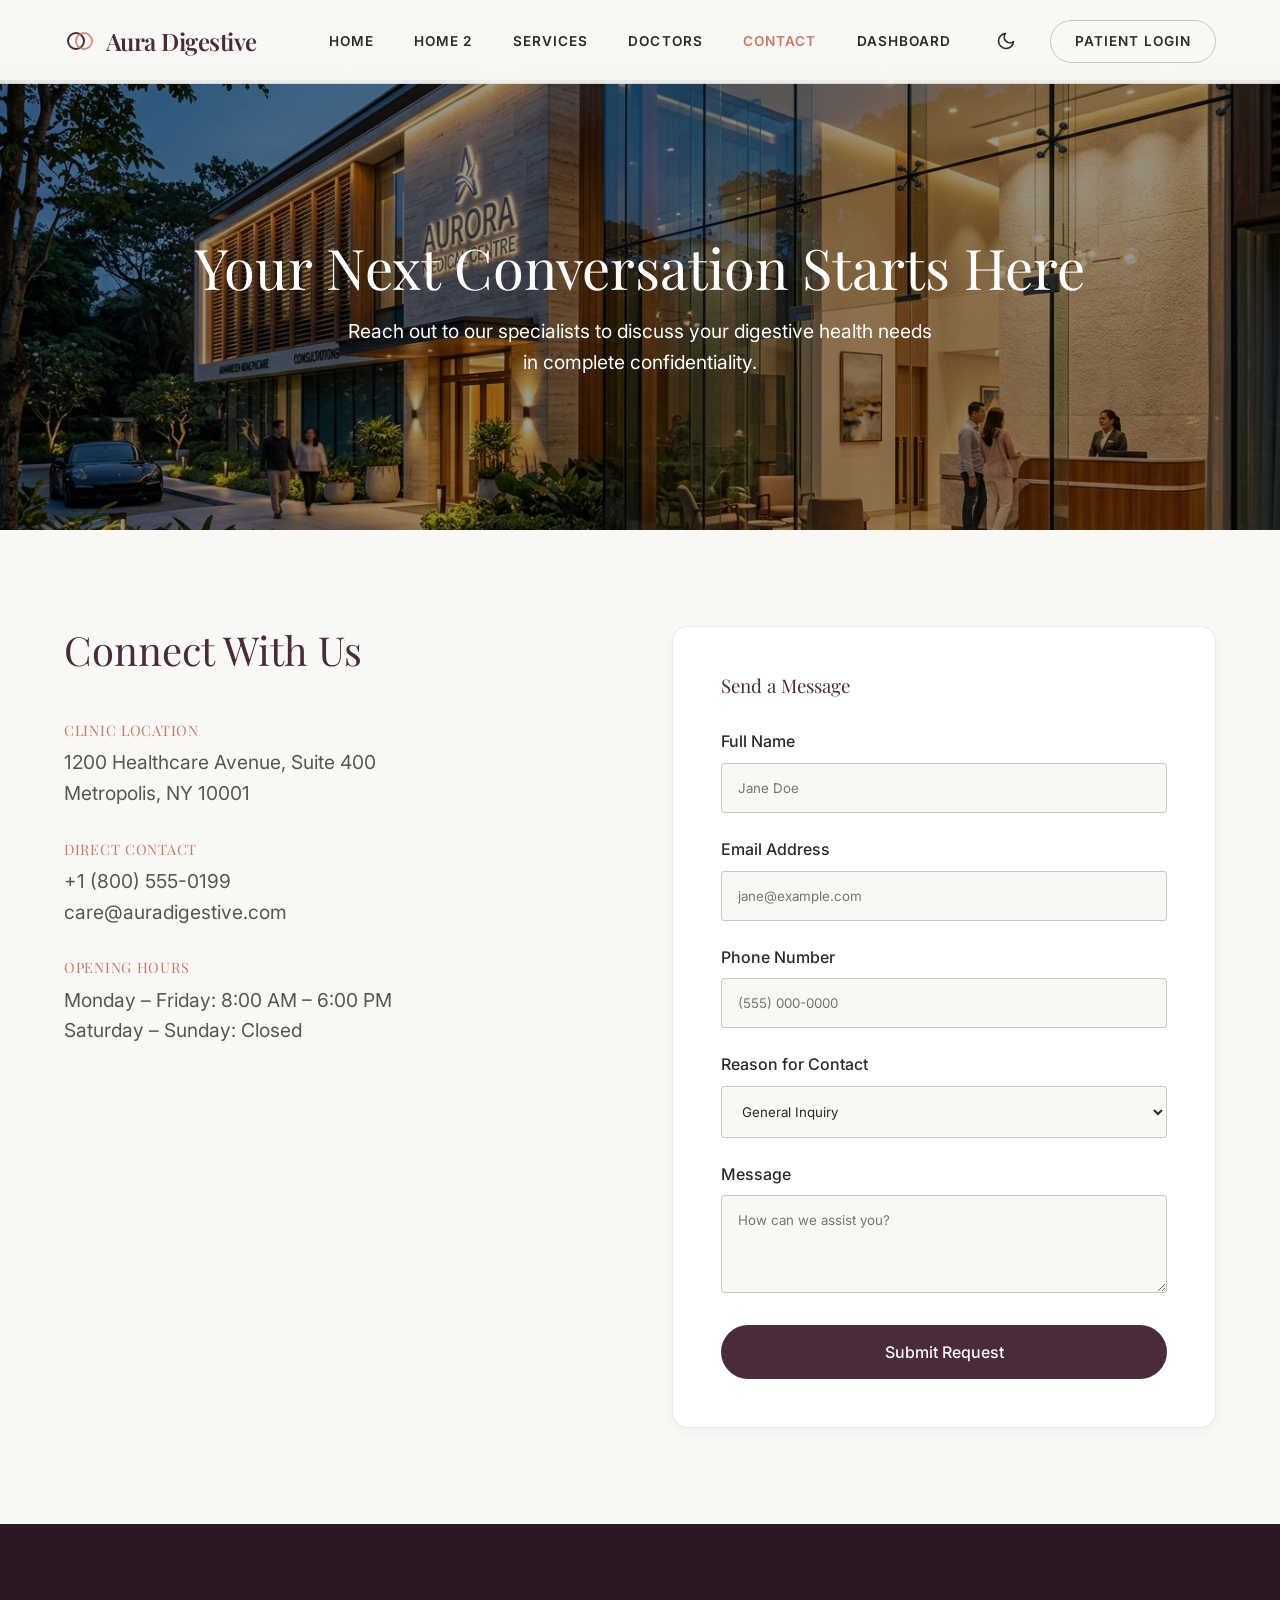
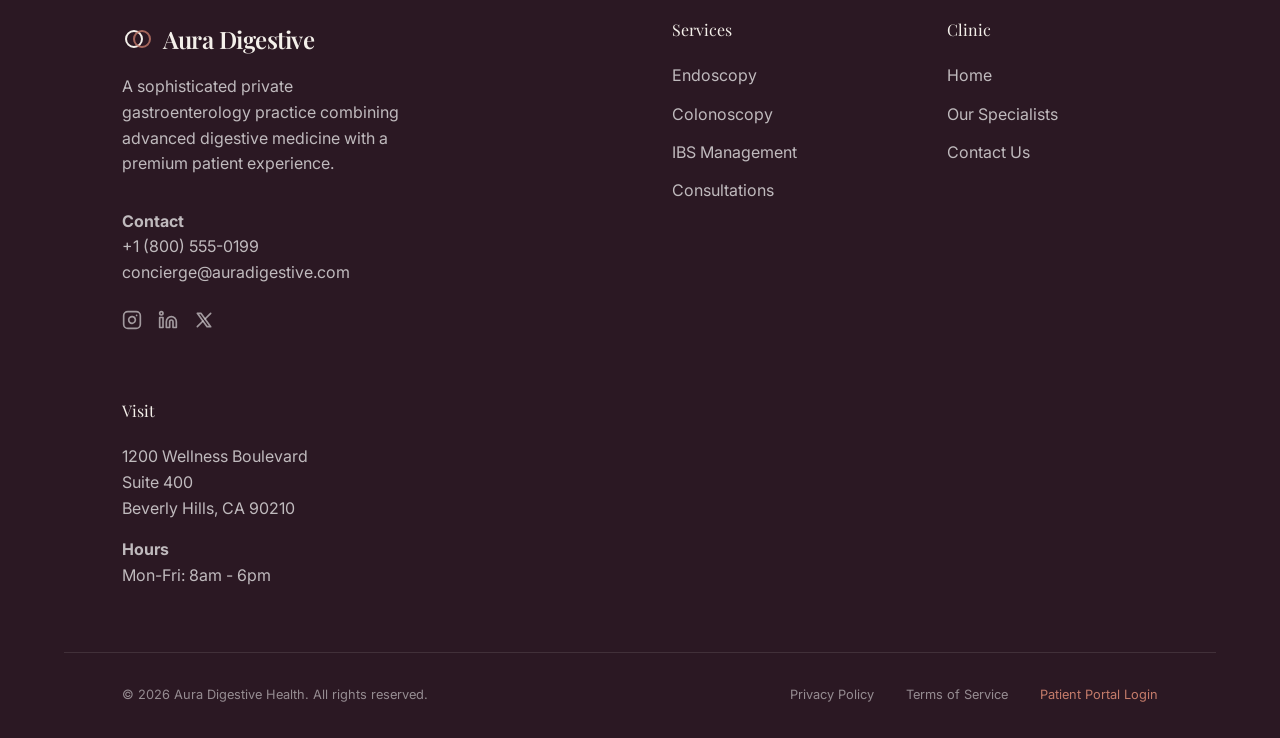
==== contact.html @ a2d65975 "index" ====
<!DOCTYPE html>
<html lang="en">
<head>
  <meta charset="UTF-8">
  <meta name="viewport" content="width=device-width, initial-scale=1.0">
  <title>Contact | Aura Digestive Health</title>
  <link href="https://fonts.googleapis.com/css2?family=Inter:wght@300;400;500;600&family=Playfair+Display:wght@400;500;600&display=swap" rel="stylesheet">
  <link rel="stylesheet" href="styles.css">
  <style>
    .contact-hero {
      position: relative;
      height: 50vh;
      display: flex;
      align-items: center;
      justify-content: center;
      text-align: center;
      color: white;
      margin-top: 80px;
    }
    .contact-hero::before {
      content: '';
      position: absolute;
      top: 0; left: 0; right: 0; bottom: 0;
      background: url('assets/contact_hero.jpg') center/cover;
      filter: brightness(0.6);
      z-index: -1;
    }
    .contact-grid {
      display: grid;
      grid-template-columns: 1fr 1fr;
      gap: 4rem;
      padding: 6rem 5%;
    }
    .contact-form {
      background: var(--bg-tertiary);
      padding: 3rem;
      border-radius: var(--radius-lg);
      border: 1px solid var(--border-light);
      box-shadow: var(--shadow-sm);
    }
    .form-group {
      margin-bottom: 1.5rem;
    }
    .form-label {
      display: block;
      margin-bottom: 0.5rem;
      font-weight: 500;
      color: var(--text-primary);
    }
    .form-input {
      width: 100%;
      padding: 1rem;
      border: 1px solid var(--border-dark);
      border-radius: var(--radius-sm);
      background: var(--bg-primary);
      color: var(--text-primary);
      font-family: inherit;
    }
    .contact-info-block {
      margin-bottom: 2rem;
    }
    .contact-info-block h4 {
      color: var(--color-terracotta);
      font-size: 0.9rem;
      text-transform: uppercase;
      letter-spacing: 0.05em;
      margin-bottom: 0.5rem;
    }
    .contact-info-block p {
      font-size: 1.2rem;
      color: var(--text-secondary);
    }
    
    @media (max-width: 768px) {
      .contact-grid { grid-template-columns: 1fr; }
    }
  </style>
</head>
<body>

  <nav class="navbar">
    <div class="container navbar-inner">
    <a href="index.html" class="nav-brand">
  <svg width="32" height="32" viewBox="0 0 32 32" fill="none" style="margin-right: 0.6rem;">
    <circle cx="12" cy="16" r="8" stroke="currentColor" stroke-width="2"/>
    <circle cx="20" cy="16" r="8" stroke="var(--color-terracotta)" stroke-width="2" opacity="0.8"/>
  </svg>
  Aura Digestive</a>
    <div class="nav-links">
      <a href="index.html" class="nav-link">Home</a>
      <a href="home2.html" class="nav-link">Home 2</a>
      <a href="services.html" class="nav-link">Services</a>
      <a href="doctors.html" class="nav-link">Doctors</a>
      <a href="contact.html" class="nav-link" style="color: var(--color-terracotta);">Contact</a>
      <a href="dashboard.html" class="nav-link">Dashboard</a>
    </div>
    <div class="nav-actions">
      <button id="theme-toggle" class="theme-toggle" aria-label="Toggle dark mode"></button>
      <a href="login.html" class="btn btn-secondary">Patient Login</a>
    </div>
      </div>
  </nav>

  <main>
    <section class="contact-hero">
      <div class="container">
        <h1 class="hero-title" style="color: white; font-size: 3.5rem;">Your Next Conversation Starts Here</h1>
        <p style="font-size: 1.2rem; max-width: 600px; margin: 0 auto;">Reach out to our specialists to discuss your digestive health needs in complete confidentiality.</p>
      </div>
    </section>

    <section class="contact-grid container">
      <div>
        <h2 style="font-size: 2.5rem; color: var(--color-plum); margin-bottom: 3rem;">Connect With Us</h2>
        
        <div class="contact-info-block">
          <h4>Clinic Location</h4>
          <p>1200 Healthcare Avenue, Suite 400<br>Metropolis, NY 10001</p>
        </div>
        
        <div class="contact-info-block">
          <h4>Direct Contact</h4>
          <p>+1 (800) 555-0199<br>care@auradigestive.com</p>
        </div>
        
        <div class="contact-info-block">
          <h4>Opening Hours</h4>
          <p>Monday &ndash; Friday: 8:00 AM &ndash; 6:00 PM<br>Saturday &ndash; Sunday: Closed</p>
        </div>
      </div>
      
      <div class="contact-form">
        <h3 style="color: var(--color-plum); margin-bottom: 2rem;">Send a Message</h3>
        <form>
          <div class="form-group">
            <label class="form-label">Full Name</label>
            <input type="text" class="form-input" placeholder="Jane Doe" required>
          </div>
          <div class="form-group">
            <label class="form-label">Email Address</label>
            <input type="email" class="form-input" placeholder="jane@example.com" required>
          </div>
          <div class="form-group">
            <label class="form-label">Phone Number</label>
            <input type="tel" class="form-input" placeholder="(555) 000-0000">
          </div>
          <div class="form-group">
            <label class="form-label">Reason for Contact</label>
            <select class="form-input">
              <option>General Inquiry</option>
              <option>Book Appointment</option>
              <option>Medical Records</option>
              <option>Billing Question</option>
            </select>
          </div>
          <div class="form-group">
            <label class="form-label">Message</label>
            <textarea class="form-input" rows="4" placeholder="How can we assist you?" required></textarea>
          </div>
          <button type="submit" class="btn btn-primary" style="width: 100%;">Submit Request</button>
        </form>
      </div>
    </section>
  </main>

  <footer class="footer">
    <div class="container" style="display: grid; grid-template-columns: repeat(auto-fit, minmax(200px, 1fr)); gap: 4rem;">
      <div style="grid-column: span 2;">
        <div class="nav-brand" style="color: var(--color-sand); margin-bottom: 1rem;">
  <svg width="32" height="32" viewBox="0 0 32 32" fill="none" style="margin-right: 0.6rem;">
    <circle cx="12" cy="16" r="8" stroke="currentColor" stroke-width="2"/>
    <circle cx="20" cy="16" r="8" stroke="var(--color-terracotta)" stroke-width="2" opacity="0.8"/>
  </svg>
  Aura Digestive</div>
        <p style="color: rgba(255,255,255,0.7); max-width: 300px; margin-bottom: 2rem;">A sophisticated private gastroenterology practice combining advanced digestive medicine with a premium patient experience.</p>
        <div style="color: rgba(255,255,255,0.7);">
          <p><strong>Contact</strong></p>
          <p>+1 (800) 555-0199</p>
                    <p>concierge@auradigestive.com</p>
          <div style="display: flex; gap: 1rem; margin-top: 1.5rem;">
            <a href="#" aria-label="Instagram" style="color: inherit; opacity: 0.8; transition: opacity 0.2s;" onmouseover="this.style.opacity='1'" onmouseout="this.style.opacity='0.8'">
              <svg width="20" height="20" viewBox="0 0 24 24" fill="none" stroke="currentColor" stroke-width="2" stroke-linecap="round" stroke-linejoin="round"><rect x="2" y="2" width="20" height="20" rx="5" ry="5"></rect><path d="M16 11.37A4 4 0 1 1 12.63 8 4 4 0 0 1 16 11.37z"></path><line x1="17.5" y1="6.5" x2="17.51" y2="6.5"></line></svg>
            </a>
            <a href="#" aria-label="LinkedIn" style="color: inherit; opacity: 0.8; transition: opacity 0.2s;" onmouseover="this.style.opacity='1'" onmouseout="this.style.opacity='0.8'">
              <svg width="20" height="20" viewBox="0 0 24 24" fill="none" stroke="currentColor" stroke-width="2" stroke-linecap="round" stroke-linejoin="round"><path d="M16 8a6 6 0 0 1 6 6v7h-4v-7a2 2 0 0 0-2-2 2 2 0 0 0-2 2v7h-4v-7a6 6 0 0 1 6-6z"></path><rect x="2" y="9" width="4" height="12"></rect><circle cx="4" cy="4" r="2"></circle></svg>
            </a>
            <a href="#" aria-label="Twitter" style="color: inherit; opacity: 0.8; transition: opacity 0.2s;" onmouseover="this.style.opacity='1'" onmouseout="this.style.opacity='0.8'">
              <svg width="20" height="20" viewBox="0 0 24 24" fill="none" stroke="currentColor" stroke-width="2" stroke-linecap="round" stroke-linejoin="round"><path d="M4 4l11.733 16h4.267l-11.733 -16z"></path><path d="M4 20l6.768 -6.768m2.46 -2.46l6.772 -6.772"></path></svg>
            </a>
          </div>
        </div>
      </div>
      <div>
        <h4 style="color: var(--color-sand); margin-bottom: 1.5rem;">Services</h4>
        <ul style="color: rgba(255,255,255,0.7); display: flex; flex-direction: column; gap: 0.8rem; list-style: none; padding: 0;">
          <li><a href="services.html" style="color: inherit; text-decoration: none;">Endoscopy</a></li>
          <li><a href="services.html" style="color: inherit; text-decoration: none;">Colonoscopy</a></li>
          <li><a href="services.html" style="color: inherit; text-decoration: none;">IBS Management</a></li>
          <li><a href="services.html" style="color: inherit; text-decoration: none;">Consultations</a></li>
        </ul>
      </div>
      <div>
        <h4 style="color: var(--color-sand); margin-bottom: 1.5rem;">Clinic</h4>
        <ul style="color: rgba(255,255,255,0.7); display: flex; flex-direction: column; gap: 0.8rem; list-style: none; padding: 0;">
          <li><a href="index.html" style="color: inherit; text-decoration: none;">Home</a></li>
          <li><a href="doctors.html" style="color: inherit; text-decoration: none;">Our Specialists</a></li>
          <li><a href="contact.html" style="color: inherit; text-decoration: none;">Contact Us</a></li>
        </ul>
      </div>
      <div>
        <h4 style="color: var(--color-sand); margin-bottom: 1.5rem;">Visit</h4>
        <div style="color: rgba(255,255,255,0.7); line-height: 1.6;">
          <p>1200 Wellness Boulevard<br>Suite 400<br>Beverly Hills, CA 90210</p>
          <p style="margin-top: 1rem;"><strong>Hours</strong></p>
          <p>Mon-Fri: 8am - 6pm</p>
        </div>
      </div>
    </div>
    <div class="container" style="border-top: 1px solid rgba(255,255,255,0.1); margin-top: 4rem; padding-top: 2rem; display: flex; flex-wrap: wrap; justify-content: space-between; align-items: center; font-size: 0.8rem; color: rgba(255,255,255,0.5); gap: 1rem;">
      <div>&copy; 2026 Aura Digestive Health. All rights reserved.</div>
      <div style="display: flex; gap: 2rem; flex-wrap: wrap;">
        <a href="#" style="color: inherit; text-decoration: none;">Privacy Policy</a>
        <a href="#" style="color: inherit; text-decoration: none;">Terms of Service</a>
        <a href="login.html" style="color: var(--color-terracotta); text-decoration: none;">Patient Portal Login</a>
      </div>
    </div>
  </footer>
  <button id="back-to-top" class="back-to-top" aria-label="Back to top">
    <svg width="24" height="24" viewBox="0 0 24 24" fill="none" stroke="currentColor" stroke-width="2" stroke-linecap="round" stroke-linejoin="round"><path d="m18 15-6-6-6 6"/></svg>
  </button>
  <script src="app.js"></script>
</body>
</html>
---- styles.css ----
/* High-End Clinic Design System */

:root {
  /* Core Colors */
  --color-plum: #4a2b3c;
  --color-plum-light: #6a3e56;
  --color-plum-dark: #2b1823;
  --color-sand: #f4f0ea;
  --color-ivory: #faf8f5;
  --color-terracotta: #c47b6a;
  --color-charcoal: #2a2a2a;
  --color-copper: #b87333;
  
  /* Backgrounds */
  --bg-primary: var(--color-ivory);
  --bg-primary-rgb: 250, 248, 245;
  --bg-secondary: var(--color-sand);
  --bg-tertiary: #ffffff;
  --bg-accent: var(--color-plum);
  
  /* Text */
  --text-primary: var(--color-charcoal);
  --text-secondary: #555555;
  --text-light: var(--color-ivory);
  
  /* Borders */
  --border-light: rgba(0, 0, 0, 0.08);
  --border-dark: rgba(0, 0, 0, 0.2);
  
  /* Typography */
  --font-sans: 'Inter', -apple-system, BlinkMacSystemFont, sans-serif;
  --font-serif: 'Playfair Display', serif;
  
  /* Shadows */
  --shadow-sm: 0 4px 12px rgba(0, 0, 0, 0.03);
  --shadow-md: 0 8px 24px rgba(0, 0, 0, 0.06);
  --shadow-lg: 0 12px 32px rgba(0, 0, 0, 0.08);
  
  /* Radius */
  --radius-sm: 4px;
  --radius-md: 8px;
  --radius-lg: 16px;
  --radius-full: 9999px;
  
  /* Transitions */
  --transition-fast: 0.2s ease;
  --transition-smooth: 0.4s cubic-bezier(0.16, 1, 0.3, 1);
}

[data-theme="dark"] {
  /* Dark Mode Palette */
  --bg-primary: #121212;
  --bg-primary-rgb: 18, 18, 18;
  --bg-secondary: #1a1a1a;
  --bg-tertiary: #242424;
  
  --color-plum: #c98cad;
  
  --text-primary: var(--color-sand);
  --text-secondary: #aaaaaa;
  
  --border-light: rgba(255, 255, 255, 0.1);
  --border-dark: rgba(255, 255, 255, 0.2);
  
  --shadow-sm: 0 4px 12px rgba(0, 0, 0, 0.2);
  --shadow-md: 0 8px 24px rgba(0, 0, 0, 0.4);
}

/* Reset */
* {
  box-sizing: border-box;
  margin: 0;
  padding: 0;
}

body {
  font-family: var(--font-sans);
  background-color: var(--bg-primary);
  color: var(--text-primary);
  line-height: 1.6;
  transition: background-color var(--transition-smooth), color var(--transition-smooth);
  overflow-x: hidden;
}

h1, h2, h3, h4, h5, h6 {
  font-family: var(--font-serif);
  font-weight: 400;
  line-height: 1.2;
  margin-bottom: 1rem;
}

a {
  color: inherit;
  text-decoration: none;
  transition: color var(--transition-fast);
}

ul {
  list-style: none;
}

img {
  max-width: 100%;
  display: block;
  object-fit: cover;
}

/* Layout Utilities */
.container {
  width: 100%;
  max-width: 1440px;
  margin: 0 auto;
  padding: 0 5%;
}

.section {
  padding: 6rem 0;
}

.grid-2 {
  display: grid;
  grid-template-columns: 1fr 1fr;
  gap: 4rem;
}

/* Buttons */
.btn {
  display: inline-flex;
  align-items: center;
  justify-content: center;
  padding: 1rem 2rem;
  border-radius: var(--radius-full);
  font-family: var(--font-sans);
  font-weight: 500;
  font-size: 1rem;
  cursor: pointer;
  transition: all var(--transition-fast);
  border: 1px solid transparent;
}

.btn-primary {
  background-color: var(--color-plum);
  color: var(--text-light);
}

.btn-primary:hover {
  background-color: var(--color-plum-light);
  transform: translateY(-2px);
}

.btn-secondary {
  background-color: transparent;
  color: var(--text-primary);
  border: 1px solid var(--border-dark);
}

.btn-secondary:hover {
  border-color: var(--color-plum);
  color: var(--color-plum);
}

/* Navbar */
.navbar {
  position: fixed;
  top: 0;
  width: 100%;
  background-color: rgba(var(--bg-primary-rgb), 0.85);
  backdrop-filter: blur(16px);
  -webkit-backdrop-filter: blur(16px);
  z-index: 1000;
  border-bottom: 1px solid var(--border-light);
  padding: 1.25rem 0;
  transition: all var(--transition-smooth);
}

.navbar-inner {
  display: flex;
  justify-content: space-between;
  align-items: center;
  width: 100%;
}

.nav-brand {
  font-family: var(--font-serif);
  font-size: 1.5rem;
  font-weight: 600;
  color: var(--color-plum);
  letter-spacing: -0.02em;
  flex: 1;
  display: flex;
  align-items: center;
  text-decoration: none;
}

.nav-links {
  display: flex;
  gap: 2.5rem;
  align-items: center;
  justify-content: center;
}

.nav-actions {
  flex: 1;
  display: flex;
  gap: 1.5rem;
  align-items: center;
  justify-content: flex-end;
}

.nav-link {
  font-size: 0.85rem;
  font-weight: 600;
  text-transform: uppercase;
  letter-spacing: 0.08em;
  color: var(--text-primary);
  transition: color var(--transition-fast);
}

.nav-link:hover {
  color: var(--color-terracotta);
}

.navbar .btn {
  padding: 0.6rem 1.5rem !important;
  font-size: 0.85rem;
  text-transform: uppercase;
  letter-spacing: 0.08em;
  font-weight: 600;
}

/* Footer */
.footer {
  background-color: var(--color-plum-dark);
  color: var(--text-light);
  padding: 6rem 5% 2rem;
}

/* Theme Toggle */
.theme-toggle {
  background: transparent;
  border: none;
  cursor: pointer;
  color: var(--text-primary);
  display: flex;
  align-items: center;
  justify-content: center;
  width: 40px;
  height: 40px;
  border-radius: 50%;
  transition: color var(--transition-fast);
}
.theme-toggle:hover {
  color: var(--color-terracotta);
}

/* Back to Top */
.back-to-top {
  position: fixed;
  bottom: 2rem;
  right: 2rem;
  width: 50px;
  height: 50px;
  background-color: var(--color-plum);
  color: white;
  border-radius: 50%;
  display: flex;
  align-items: center;
  justify-content: center;
  cursor: pointer;
  opacity: 0;
  visibility: hidden;
  transition: all var(--transition-smooth);
  box-shadow: var(--shadow-md);
  z-index: 999;
  border: none;
}

.back-to-top.visible {
  opacity: 1;
  visibility: visible;
}

.back-to-top:hover {
  transform: translateY(-5px);
  background-color: var(--color-plum-light);
}

/* Dashboard Specific Styles */
.dashboard-layout {
  display: flex;
  height: 100vh;
  overflow: hidden;
}

.dashboard-sidebar {
  width: 280px;
  background-color: var(--bg-tertiary);
  border-right: 1px solid var(--border-light);
  display: flex;
  flex-direction: column;
  padding: 2rem 0;
}

.dashboard-main {
  flex: 1;
  overflow-y: auto;
  padding: 2rem;
  background-color: var(--bg-primary);
}

/* Responsive */
@media (max-width: 768px) {
  .grid-2 {
    grid-template-columns: 1fr;
  }
  
  .nav-links {
    display: none; /* Add hamburger menu later */
  }
  
  .dashboard-layout {
    flex-direction: column;
  }
  
  .dashboard-sidebar {
    width: 100%;
    height: auto;
    border-right: none;
    border-bottom: 1px solid var(--border-light);
    padding: 1rem;
  }
}
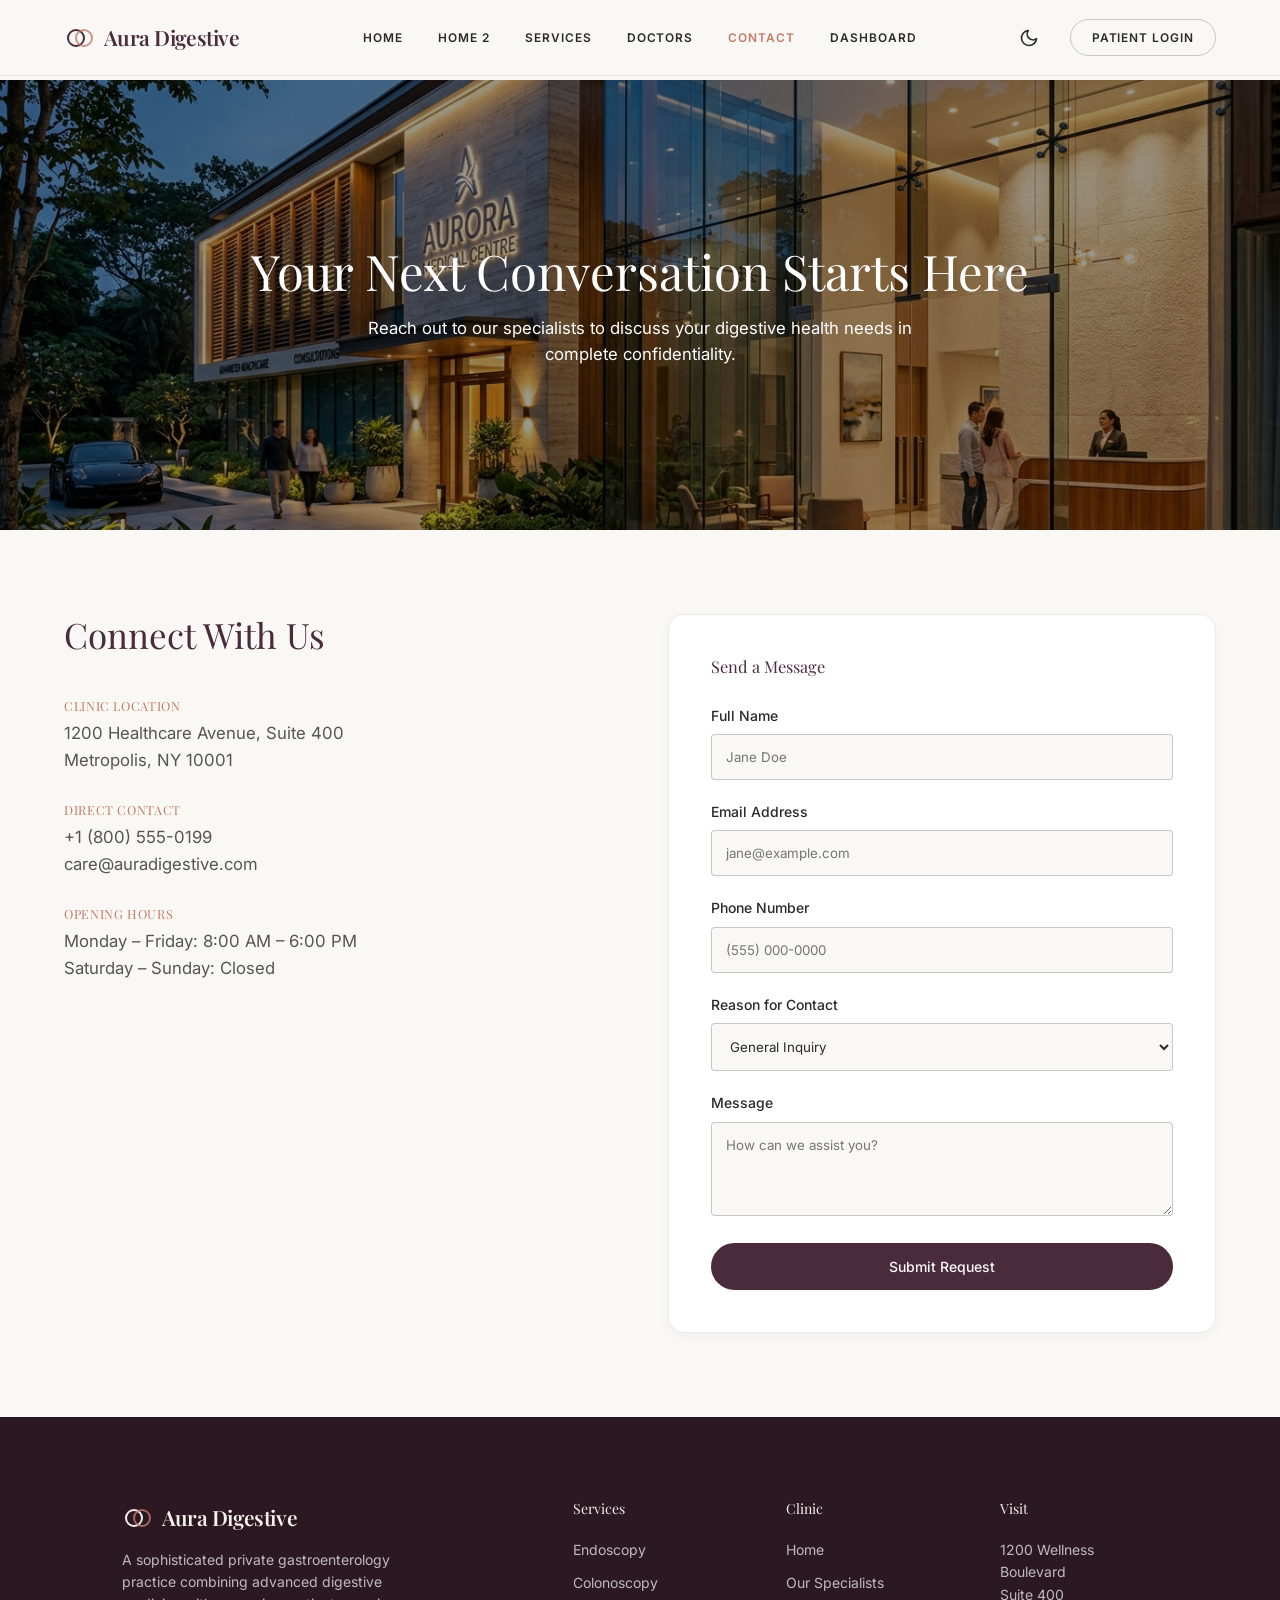
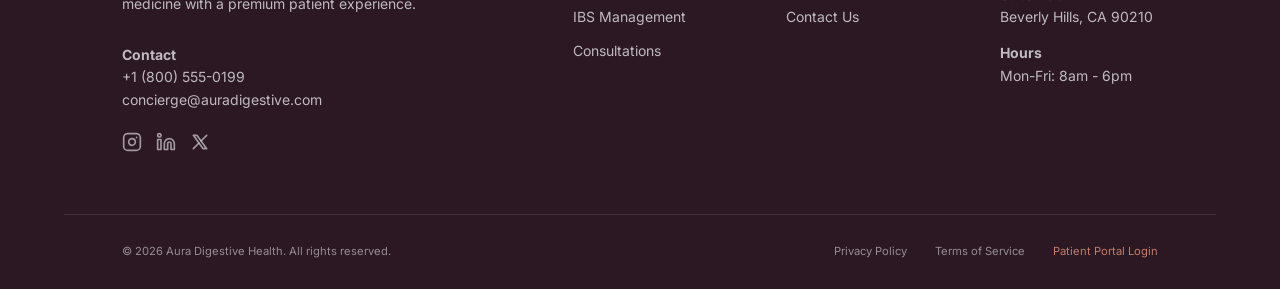
==== commit b930b17c: "index" ====
--- a/contact.html
+++ b/contact.html
@@ -164,8 +164,8 @@
   </main>
 
   <footer class="footer">
-    <div class="container" style="display: grid; grid-template-columns: repeat(auto-fit, minmax(200px, 1fr)); gap: 4rem;">
-      <div style="grid-column: span 2;">
+    <div class="container footer-grid">
+      <div>
         <div class="nav-brand" style="color: var(--color-sand); margin-bottom: 1rem;">
   <svg width="32" height="32" viewBox="0 0 32 32" fill="none" style="margin-right: 0.6rem;">
     <circle cx="12" cy="16" r="8" stroke="currentColor" stroke-width="2"/>
--- a/styles.css
+++ b/styles.css
@@ -71,6 +71,10 @@
   box-sizing: border-box;
   margin: 0;
   padding: 0;
+}
+
+html {
+  font-size: 14px;
 }
 
 body {
@@ -235,6 +239,26 @@
   padding: 6rem 5% 2rem;
 }
 
+.footer-grid {
+  display: grid;
+  grid-template-columns: 2.5fr 1fr 1fr 1fr;
+  gap: 4rem;
+}
+
+@media (max-width: 900px) {
+  .footer-grid {
+    grid-template-columns: 1fr 1fr;
+    gap: 3rem;
+  }
+}
+
+@media (max-width: 600px) {
+  .footer-grid {
+    grid-template-columns: 1fr;
+    gap: 2rem;
+  }
+}
+
 /* Theme Toggle */
 .theme-toggle {
   background: transparent;
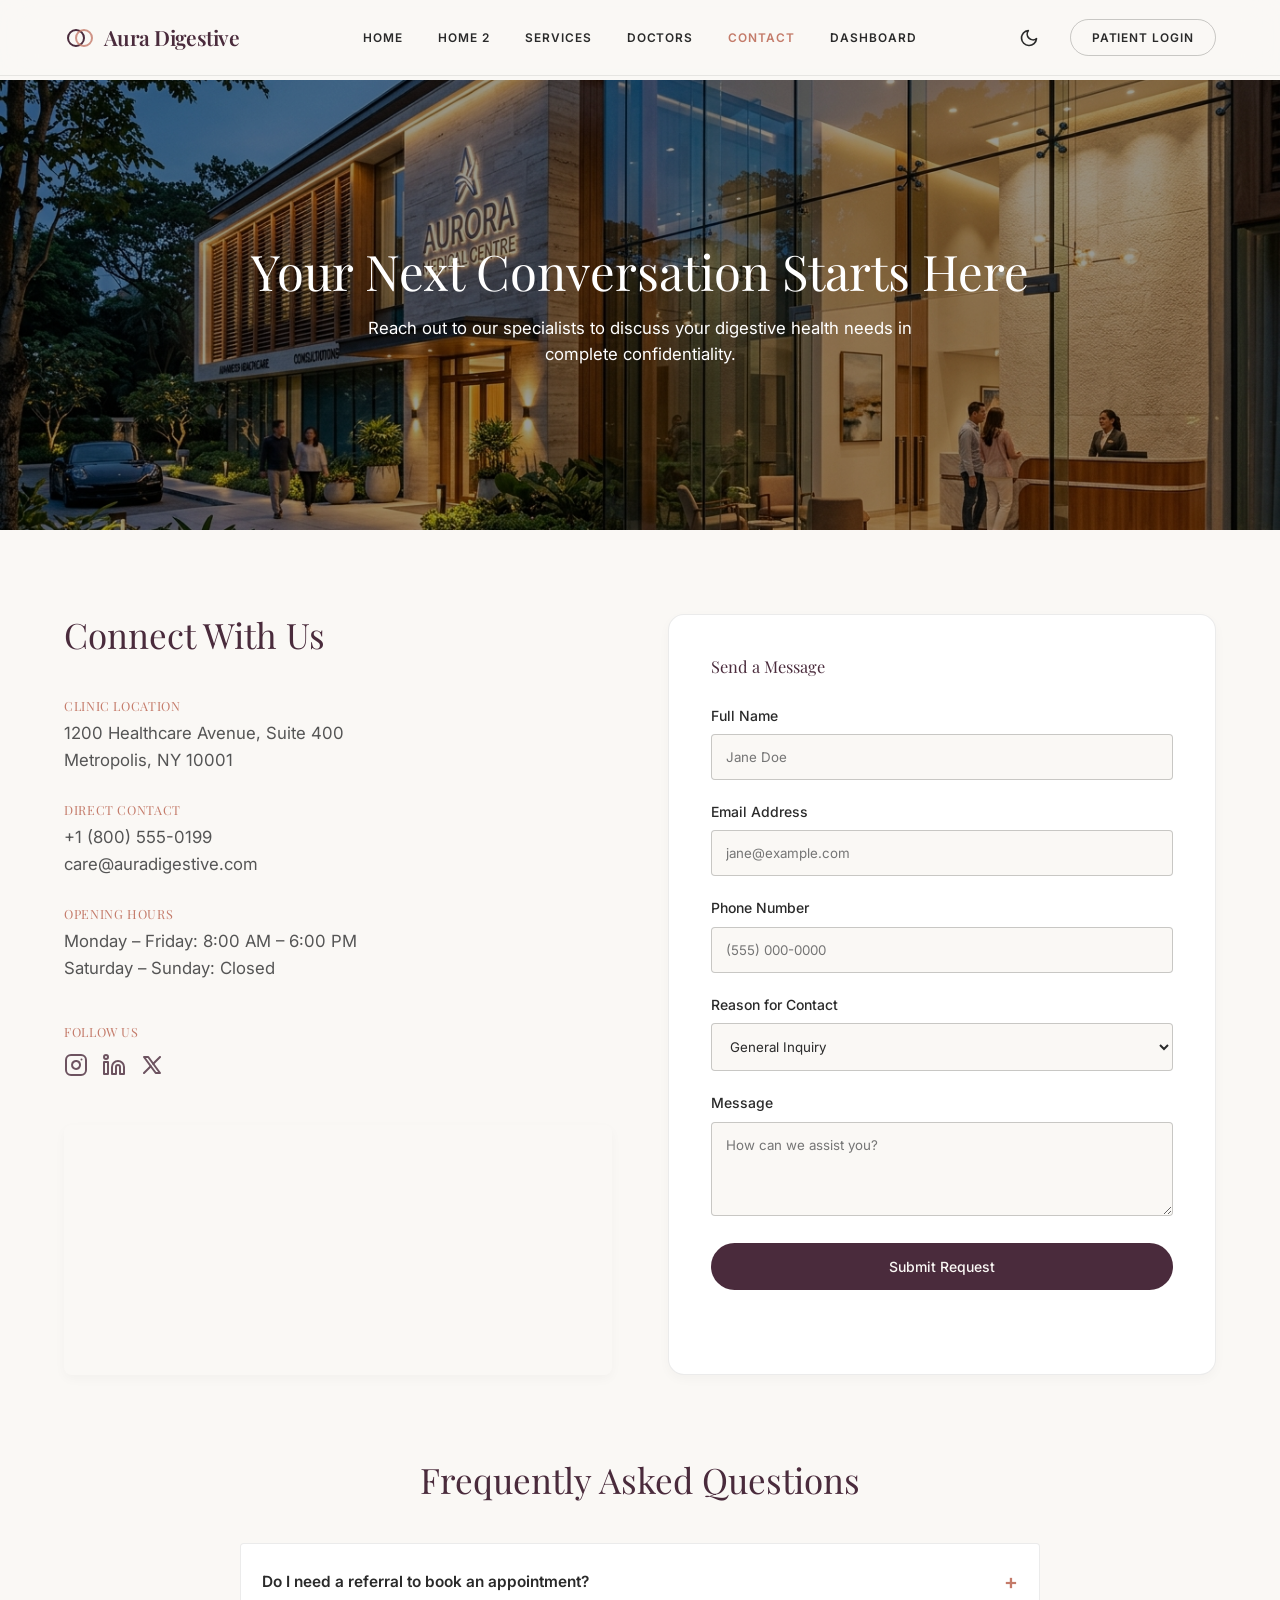
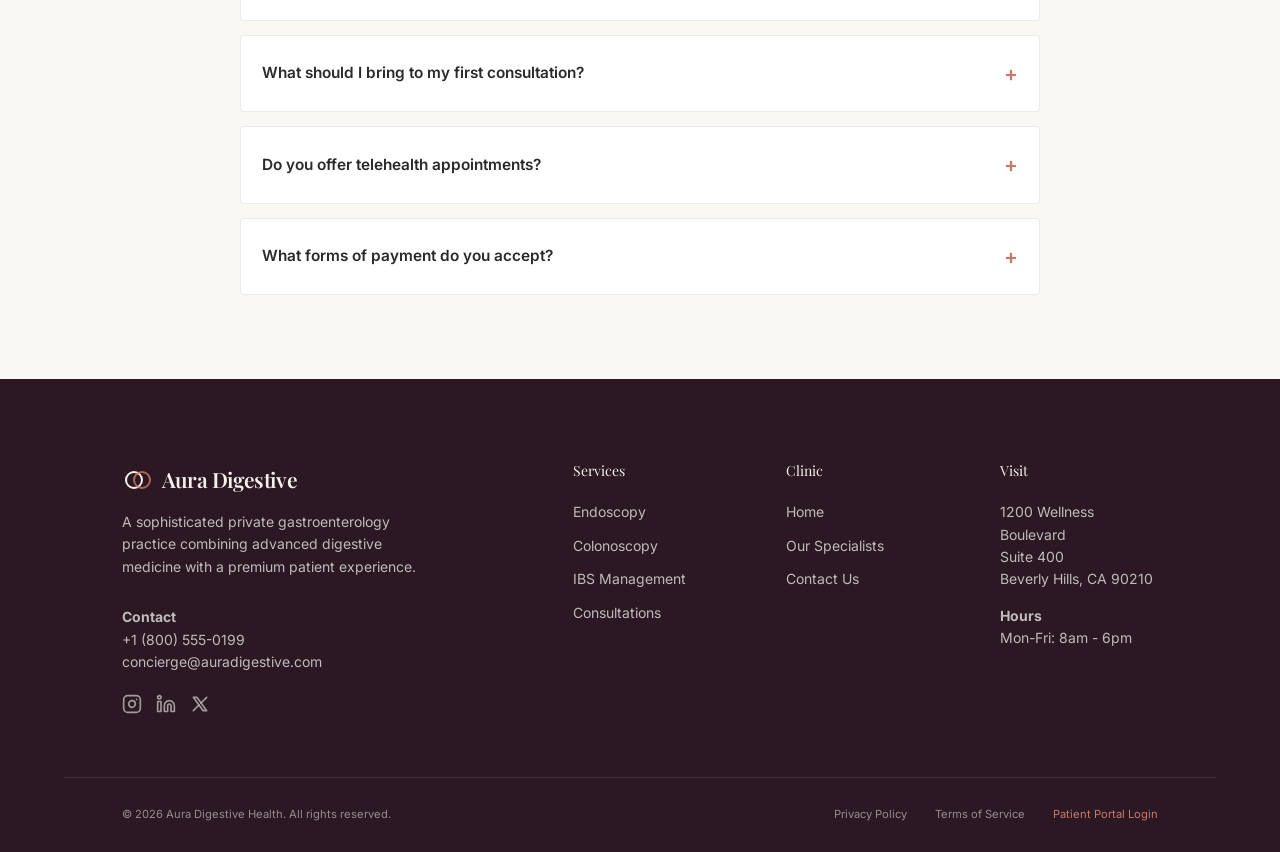
==== commit 8be456db: "login" ====
--- a/contact.html
+++ b/contact.html
@@ -1,6 +1,7 @@
 <!DOCTYPE html>
 <html lang="en">
 <head>
+  <link rel="icon" type="image/svg+xml" href="favicon.svg">
   <meta charset="UTF-8">
   <meta name="viewport" content="width=device-width, initial-scale=1.0">
   <title>Contact | Aura Digestive Health</title>
@@ -73,6 +74,43 @@
     
     @media (max-width: 768px) {
       .contact-grid { grid-template-columns: 1fr; }
+    }
+      .faq-item {
+      background: var(--bg-tertiary);
+      border: 1px solid var(--border-light);
+      border-radius: var(--radius-sm);
+      overflow: hidden;
+    }
+    .faq-summary {
+      padding: 1.5rem;
+      font-weight: 600;
+      font-size: 1.1rem;
+      color: var(--text-primary);
+      cursor: pointer;
+      list-style: none;
+      display: flex;
+      justify-content: space-between;
+      align-items: center;
+    }
+    .faq-summary::-webkit-details-marker {
+      display: none;
+    }
+    .faq-summary::after {
+      content: '+';
+      font-size: 1.5rem;
+      color: var(--color-terracotta);
+      transition: transform 0.3s ease;
+    }
+    details[open] .faq-summary::after {
+      content: '-';
+    }
+    .faq-content {
+      padding: 0 1.5rem 1.5rem;
+      color: var(--text-secondary);
+      line-height: 1.6;
+      border-top: 1px solid var(--border-light);
+      margin-top: 0.5rem;
+      padding-top: 1rem;
     }
   </style>
 </head>
@@ -127,6 +165,25 @@
           <h4>Opening Hours</h4>
           <p>Monday &ndash; Friday: 8:00 AM &ndash; 6:00 PM<br>Saturday &ndash; Sunday: Closed</p>
         </div>
+        
+        <div class="contact-info-block" style="margin-top: 3rem;">
+          <h4>Follow Us</h4>
+          <div style="display: flex; gap: 1rem; margin-top: 1rem; color: var(--color-plum);">
+            <a href="#" aria-label="Instagram" class="social-icon" style="color: inherit;">
+              <svg width="24" height="24" viewBox="0 0 24 24" fill="none" stroke="currentColor" stroke-width="2" stroke-linecap="round" stroke-linejoin="round"><rect x="2" y="2" width="20" height="20" rx="5" ry="5"></rect><path d="M16 11.37A4 4 0 1 1 12.63 8 4 4 0 0 1 16 11.37z"></path><line x1="17.5" y1="6.5" x2="17.51" y2="6.5"></line></svg>
+            </a>
+            <a href="#" aria-label="LinkedIn" class="social-icon" style="color: inherit;">
+              <svg width="24" height="24" viewBox="0 0 24 24" fill="none" stroke="currentColor" stroke-width="2" stroke-linecap="round" stroke-linejoin="round"><path d="M16 8a6 6 0 0 1 6 6v7h-4v-7a2 2 0 0 0-2-2 2 2 0 0 0-2 2v7h-4v-7a6 6 0 0 1 6-6z"></path><rect x="2" y="9" width="4" height="12"></rect><circle cx="4" cy="4" r="2"></circle></svg>
+            </a>
+            <a href="#" aria-label="Twitter" class="social-icon" style="color: inherit;">
+              <svg width="24" height="24" viewBox="0 0 24 24" fill="none" stroke="currentColor" stroke-width="2" stroke-linecap="round" stroke-linejoin="round"><path d="M4 4l11.733 16h4.267l-11.733 -16z"></path><path d="M4 20l6.768 -6.768m2.46 -2.46l6.772 -6.772"></path></svg>
+            </a>
+          </div>
+        </div>
+
+        <div style="margin-top: 3rem; border-radius: var(--radius-md); overflow: hidden; box-shadow: var(--shadow-sm); height: 250px;">
+          <iframe src="https://www.google.com/maps/embed?pb=!1m18!1m12!1m3!1d3022.25997233261!2d-73.9877395843469!3d40.75627764283832!2m3!1f0!2f0!3f0!3m2!1i1024!2i768!4f13.1!3m3!1m2!1s0x89c259abbb343361%3A0x8ed7f4d384078170!2sTimes%20Square!5e0!3m2!1sen!2sus!4v1689230198083!5m2!1sen!2sus" width="100%" height="100%" style="border:0;" allowfullscreen="" loading="lazy" referrerpolicy="no-referrer-when-downgrade"></iframe>
+        </div>
       </div>
       
       <div class="contact-form">
@@ -159,6 +216,28 @@
           </div>
           <button type="submit" class="btn btn-primary" style="width: 100%;">Submit Request</button>
         </form>
+      </div>
+    </section>
+
+    <section class="section container" style="padding-top: 0; padding-bottom: 6rem;">
+      <h2 style="font-size: 2.5rem; color: var(--color-plum); margin-bottom: 3rem; text-align: center;">Frequently Asked Questions</h2>
+      <div style="max-width: 800px; margin: 0 auto; display: flex; flex-direction: column; gap: 1rem;">
+        <details class="faq-item">
+          <summary class="faq-summary">Do I need a referral to book an appointment?</summary>
+          <div class="faq-content">Most PPO insurance plans do not require a referral, but HMO plans typically do. We recommend checking with your insurance provider prior to your visit to ensure coverage.</div>
+        </details>
+        <details class="faq-item">
+          <summary class="faq-summary">What should I bring to my first consultation?</summary>
+          <div class="faq-content">Please bring your photo ID, insurance card, a list of current medications, and any relevant medical records or previous test results related to your digestive health.</div>
+        </details>
+        <details class="faq-item">
+          <summary class="faq-summary">Do you offer telehealth appointments?</summary>
+          <div class="faq-content">Yes, we offer telehealth consultations for follow-ups, test result reviews, and initial consultations where appropriate. Please select "Telehealth" when filling out your request form.</div>
+        </details>
+        <details class="faq-item">
+          <summary class="faq-summary">What forms of payment do you accept?</summary>
+          <div class="faq-content">We accept all major credit cards, HSA/FSA cards, and personal checks. For specific billing inquiries, our financial concierge is happy to assist you prior to your procedure.</div>
+        </details>
       </div>
     </section>
   </main>
--- a/styles.css
+++ b/styles.css
@@ -117,8 +117,21 @@
   padding: 0 5%;
 }
 
+@media (max-width: 1024px) {
+  .container {
+    padding: 0 4rem;
+  }
+}
+
+@media (max-width: 768px) {
+  .container {
+    padding: 0 2rem;
+  }
+}
+
 .section {
-  padding: 6rem 0;
+  padding-top: 6rem;
+  padding-bottom: 6rem;
 }
 
 .grid-2 {
@@ -140,6 +153,7 @@
   cursor: pointer;
   transition: all var(--transition-fast);
   border: 1px solid transparent;
+  white-space: nowrap;
 }
 
 .btn-primary {
@@ -232,6 +246,55 @@
   font-weight: 600;
 }
 
+/* Hamburger Menu */
+.hamburger {
+  display: none;
+  background: transparent;
+  border: none;
+  cursor: pointer;
+  color: var(--text-primary);
+  align-items: center;
+  justify-content: center;
+  width: 40px;
+  height: 40px;
+  border-radius: 50%;
+  transition: color var(--transition-fast);
+}
+
+.hamburger:hover {
+  color: var(--color-terracotta);
+}
+
+@media (max-width: 900px) {
+  .hamburger {
+    display: flex;
+  }
+  
+  .nav-links {
+    position: fixed;
+    top: 76px; /* Approx navbar height */
+    left: 0;
+    width: 100%;
+    height: calc(100vh - 76px);
+    background-color: var(--bg-primary);
+    flex-direction: column;
+    justify-content: center;
+    gap: 2.5rem;
+    padding: 2rem;
+    transform: translateX(100%);
+    transition: transform var(--transition-smooth);
+    z-index: 999;
+  }
+  
+  .nav-links.active {
+    transform: translateX(0);
+  }
+  
+  .nav-link {
+    font-size: 1.25rem;
+  }
+}
+
 /* Footer */
 .footer {
   background-color: var(--color-plum-dark);
@@ -338,10 +401,6 @@
     grid-template-columns: 1fr;
   }
   
-  .nav-links {
-    display: none; /* Add hamburger menu later */
-  }
-  
   .dashboard-layout {
     flex-direction: column;
   }
@@ -354,3 +413,24 @@
     padding: 1rem;
   }
 }
+
+/* Footer Links Hover Effects */
+.footer-link {
+  color: inherit;
+  text-decoration: none;
+  transition: color 0.3s ease;
+}
+.footer-link:hover {
+  color: var(--color-terracotta) !important;
+}
+.social-icon {
+  color: inherit;
+  opacity: 0.8;
+  transition: color 0.3s ease, transform 0.3s ease, opacity 0.3s ease;
+}
+.social-icon:hover {
+  color: var(--color-terracotta) !important;
+  transform: translateY(-2px);
+  opacity: 1 !important;
+}
+
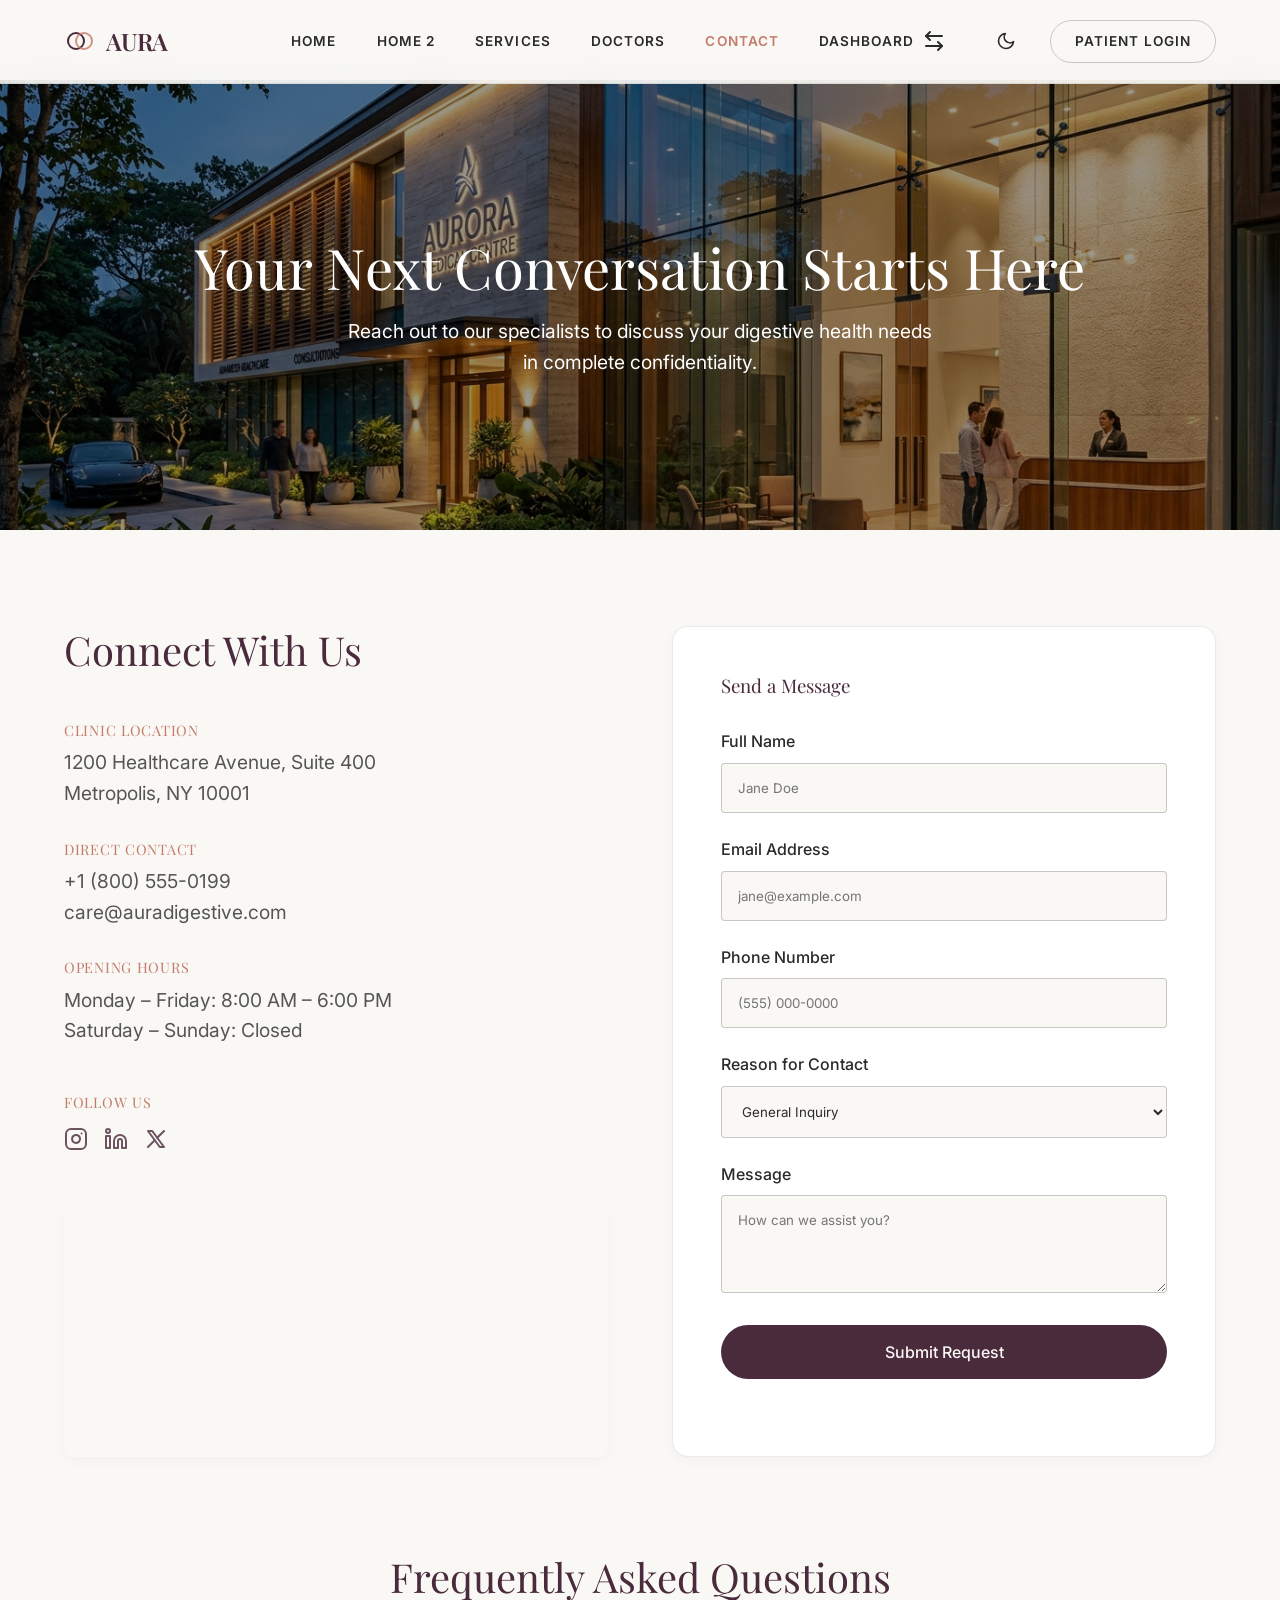
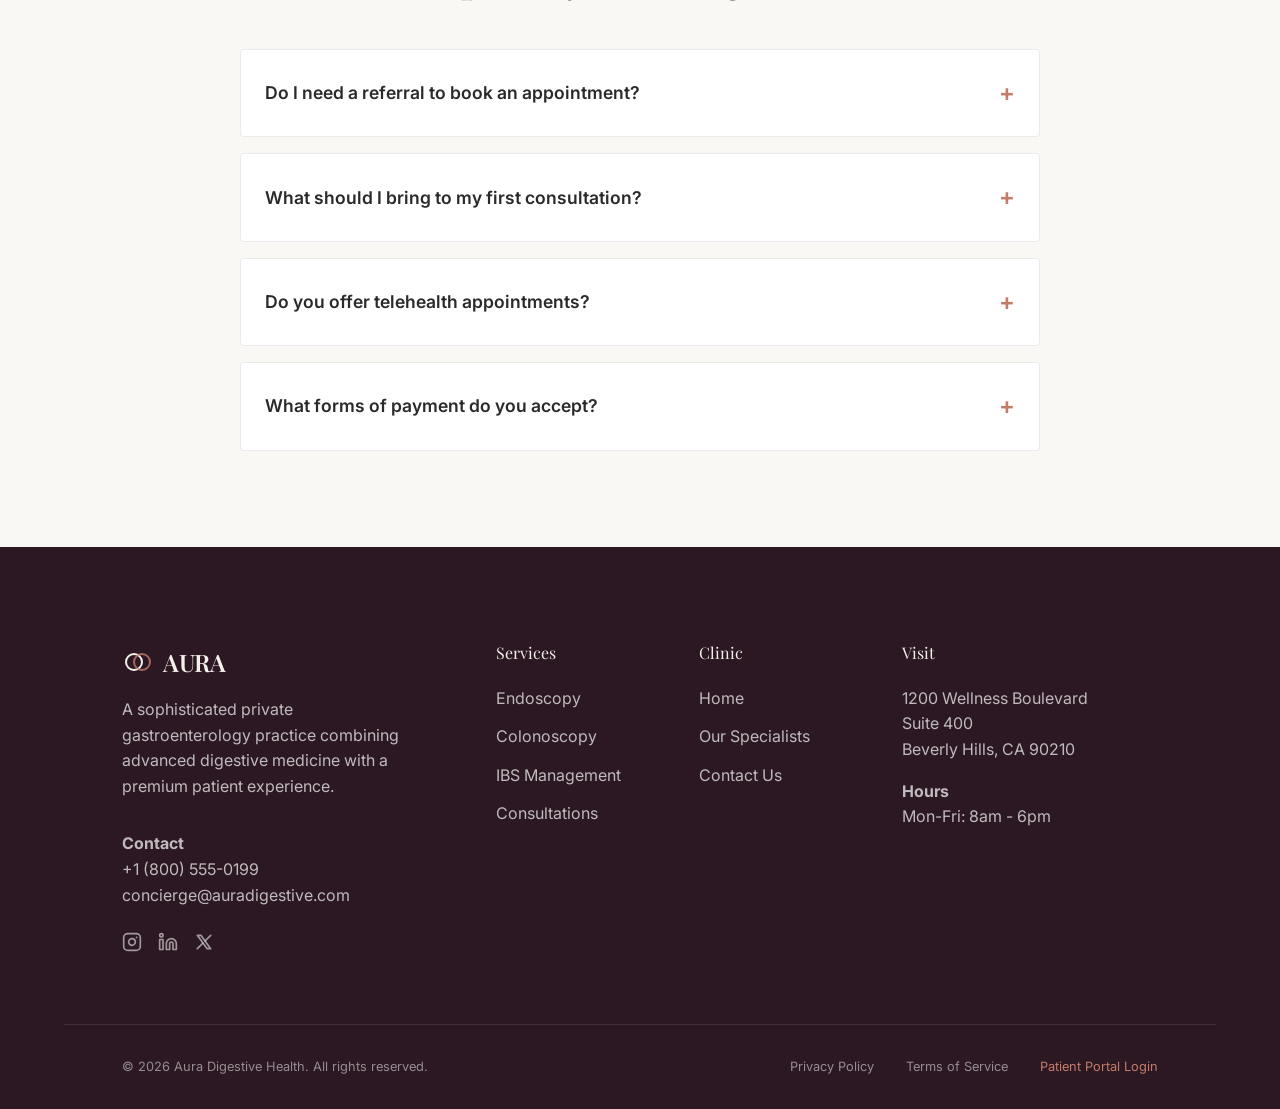
==== commit 24fc2bd8: "doctors" ====
--- a/contact.html
+++ b/contact.html
@@ -119,11 +119,11 @@
   <nav class="navbar">
     <div class="container navbar-inner">
     <a href="index.html" class="nav-brand">
-  <svg width="32" height="32" viewBox="0 0 32 32" fill="none" style="margin-right: 0.6rem;">
+  <svg width="32" height="32" viewBox="0 0 32 32" fill="none" style="margin-inline-end: 0.6rem;">
     <circle cx="12" cy="16" r="8" stroke="currentColor" stroke-width="2"/>
     <circle cx="20" cy="16" r="8" stroke="var(--color-terracotta)" stroke-width="2" opacity="0.8"/>
   </svg>
-  Aura Digestive</a>
+      AURA</a>
     <div class="nav-links">
       <a href="index.html" class="nav-link">Home</a>
       <a href="home2.html" class="nav-link">Home 2</a>
@@ -133,7 +133,19 @@
       <a href="dashboard.html" class="nav-link">Dashboard</a>
     </div>
     <div class="nav-actions">
+        <button id="rtl-toggle" class="theme-toggle" aria-label="Toggle language direction" style="margin-inline-end: 0.5rem;">
+          <svg width="24" height="24" viewBox="0 0 24 24" fill="none" stroke="currentColor" stroke-width="2" stroke-linecap="round" stroke-linejoin="round">
+            <path d="M8 3 4 7l4 4"/>
+            <path d="M4 7h16"/>
+            <path d="m16 21 4-4-4-4"/>
+            <path d="M20 17H4"/>
+          </svg>
+        </button>
+
       <button id="theme-toggle" class="theme-toggle" aria-label="Toggle dark mode"></button>
+      <button id="mobile-menu-toggle" class="hamburger" aria-label="Toggle navigation">
+        <svg xmlns="http://www.w3.org/2000/svg" width="24" height="24" viewBox="0 0 24 24" fill="none" stroke="currentColor" stroke-width="2" stroke-linecap="round" stroke-linejoin="round" class="hamburger-icon-open"><line x1="3" y1="12" x2="21" y2="12"></line><line x1="3" y1="6" x2="21" y2="6"></line><line x1="3" y1="18" x2="21" y2="18"></line></svg>
+      </button>
       <a href="login.html" class="btn btn-secondary">Patient Login</a>
     </div>
       </div>
@@ -246,11 +258,11 @@
     <div class="container footer-grid">
       <div>
         <div class="nav-brand" style="color: var(--color-sand); margin-bottom: 1rem;">
-  <svg width="32" height="32" viewBox="0 0 32 32" fill="none" style="margin-right: 0.6rem;">
+  <svg width="32" height="32" viewBox="0 0 32 32" fill="none" style="margin-inline-end: 0.6rem;">
     <circle cx="12" cy="16" r="8" stroke="currentColor" stroke-width="2"/>
     <circle cx="20" cy="16" r="8" stroke="var(--color-terracotta)" stroke-width="2" opacity="0.8"/>
   </svg>
-  Aura Digestive</div>
+      AURA</div>
         <p style="color: rgba(255,255,255,0.7); max-width: 300px; margin-bottom: 2rem;">A sophisticated private gastroenterology practice combining advanced digestive medicine with a premium patient experience.</p>
         <div style="color: rgba(255,255,255,0.7);">
           <p><strong>Contact</strong></p>
--- a/styles.css
+++ b/styles.css
@@ -74,7 +74,9 @@
 }
 
 html {
-  font-size: 14px;
+  font-size: 16px;
+  scroll-behavior: smooth;
+  overflow-x: hidden;
 }
 
 body {
@@ -119,7 +121,7 @@
 
 @media (max-width: 1024px) {
   .container {
-    padding: 0 4rem;
+    padding: 0 2rem;
   }
 }
 
@@ -153,7 +155,9 @@
   cursor: pointer;
   transition: all var(--transition-fast);
   border: 1px solid transparent;
-  white-space: nowrap;
+  max-width: 100%;
+  white-space: normal;
+  text-align: center;
 }
 
 .btn-primary {
@@ -244,6 +248,7 @@
   text-transform: uppercase;
   letter-spacing: 0.08em;
   font-weight: 600;
+  white-space: nowrap !important;
 }
 
 /* Hamburger Menu */
@@ -273,7 +278,7 @@
   .nav-links {
     position: fixed;
     top: 76px; /* Approx navbar height */
-    left: 0;
+    inset-inline-start: 0;
     width: 100%;
     height: calc(100vh - 76px);
     background-color: var(--bg-primary);
@@ -304,11 +309,11 @@
 
 .footer-grid {
   display: grid;
-  grid-template-columns: 2.5fr 1fr 1fr 1fr;
-  gap: 4rem;
-}
-
-@media (max-width: 900px) {
+  grid-template-columns: 2fr 1fr 1fr 1.5fr;
+  gap: 2rem;
+}
+
+@media (max-width: 1024px) {
   .footer-grid {
     grid-template-columns: 1fr 1fr;
     gap: 3rem;
@@ -344,7 +349,7 @@
 .back-to-top {
   position: fixed;
   bottom: 2rem;
-  right: 2rem;
+  inset-inline-end: 2rem;
   width: 50px;
   height: 50px;
   background-color: var(--color-plum);
@@ -382,7 +387,7 @@
 .dashboard-sidebar {
   width: 280px;
   background-color: var(--bg-tertiary);
-  border-right: 1px solid var(--border-light);
+  border-inline-end: 1px solid var(--border-light);
   display: flex;
   flex-direction: column;
   padding: 2rem 0;
@@ -408,7 +413,7 @@
   .dashboard-sidebar {
     width: 100%;
     height: auto;
-    border-right: none;
+    border-inline-end: none;
     border-bottom: 1px solid var(--border-light);
     padding: 1rem;
   }
@@ -434,3 +439,11 @@
   opacity: 1 !important;
 }
 
+
+@media (max-width: 1150px) {
+  .nav-links { gap: 1rem; }
+  .nav-link { font-size: 0.75rem; letter-spacing: 0.05em; }
+  .navbar .btn { padding: 0.5rem 1rem !important; font-size: 0.75rem; }
+  .nav-actions { gap: 0.8rem; }
+  .nav-brand { font-size: 1.2rem; }
+}
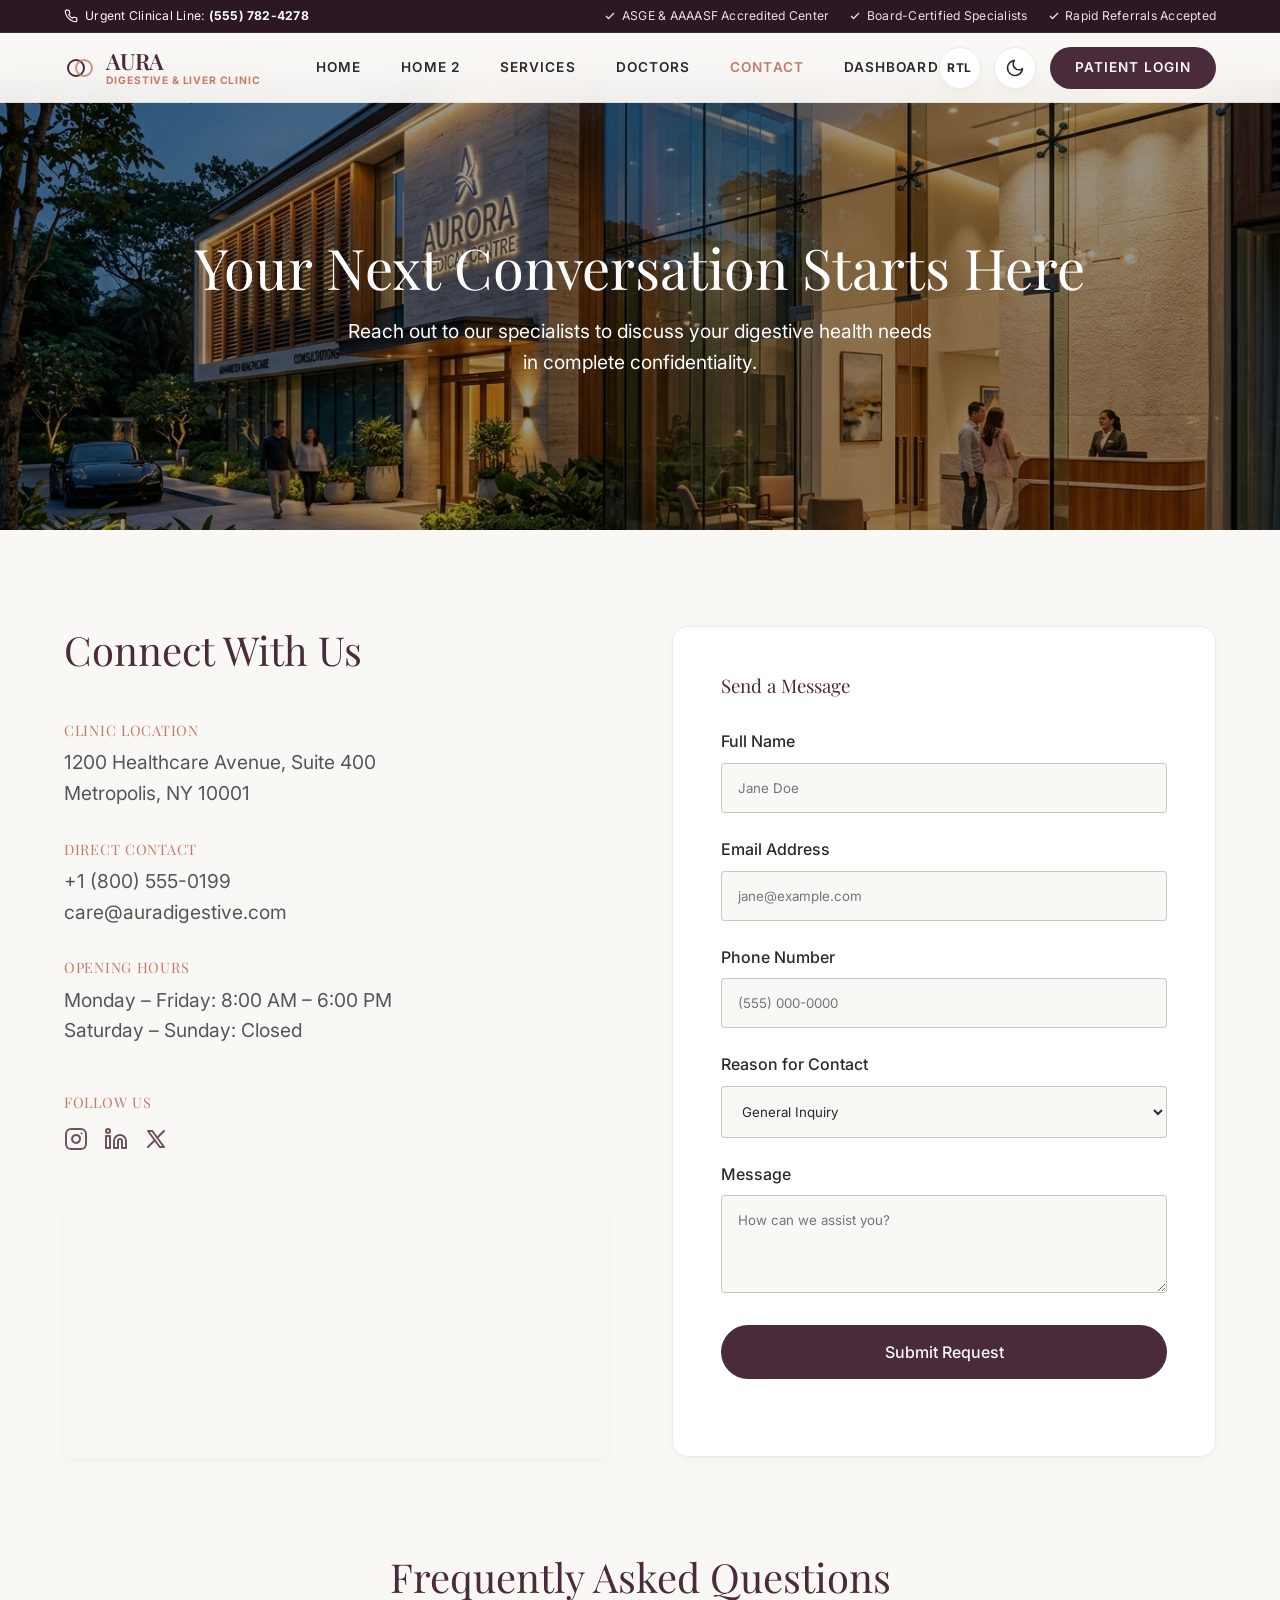
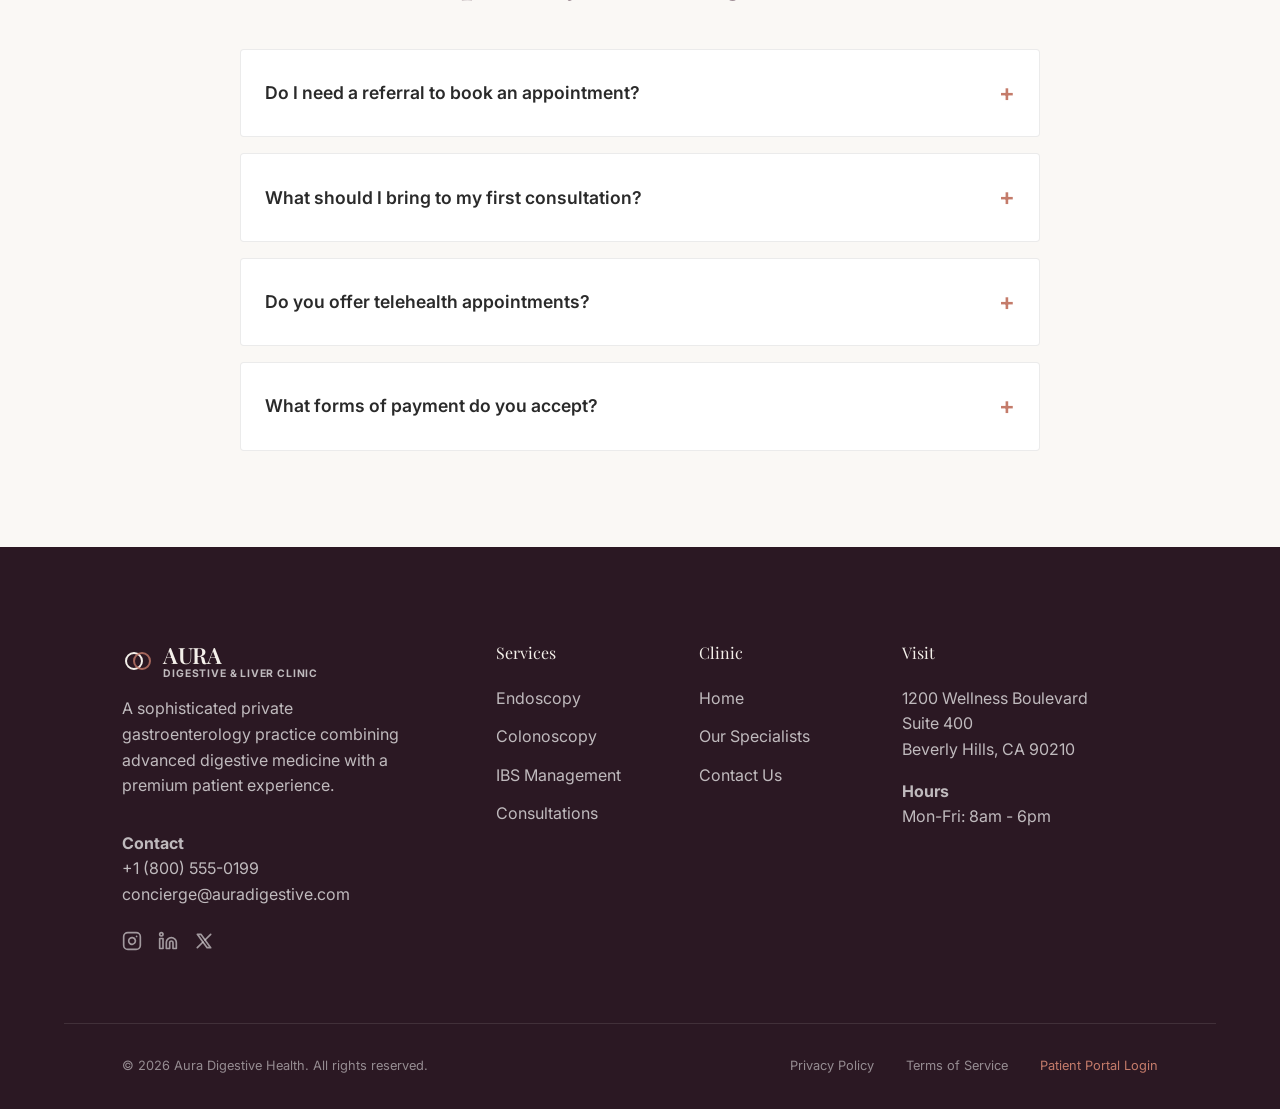
==== commit 7bf57a7f: "index" ====
--- a/contact.html
+++ b/contact.html
@@ -117,38 +117,49 @@
 <body>
 
   <nav class="navbar">
+    <div class="clinic-topbar">
+      <div class="container clinic-topbar-inner">
+        <div class="clinic-topbar-item">
+          <svg width="14" height="14" viewBox="0 0 24 24" fill="none" stroke="currentColor" stroke-width="2"><path d="M22 16.92v3a2 2 0 0 1-2.18 2 19.79 19.79 0 0 1-8.63-3.07 19.5 19.5 0 0 1-6-6 19.79 19.79 0 0 1-3.07-8.67A2 2 0 0 1 4.11 2h3a2 2 0 0 1 2 1.72 12.84 12.84 0 0 0 .7 2.81 2 2 0 0 1-.45 2.11L8.09 9.91a16 16 0 0 0 6 6l1.27-1.27a2 2 0 0 1 2.11-.45 12.84 12.84 0 0 0 2.81.7A2 2 0 0 1 22 16.92z"/></svg>
+          <span>Urgent Clinical Line: <strong>(555) 782-4278</strong></span>
+        </div>
+        <div class="clinic-topbar-badges">
+          <span><svg width="12" height="12" viewBox="0 0 24 24" fill="none" stroke="currentColor" stroke-width="2.5"><polyline points="20 6 9 17 4 12"/></svg> ASGE &amp; AAAASF Accredited Center</span>
+          <span class="desktop-only"><svg width="12" height="12" viewBox="0 0 24 24" fill="none" stroke="currentColor" stroke-width="2.5"><polyline points="20 6 9 17 4 12"/></svg> Board-Certified Specialists</span>
+          <span><svg width="12" height="12" viewBox="0 0 24 24" fill="none" stroke="currentColor" stroke-width="2.5"><polyline points="20 6 9 17 4 12"/></svg> Rapid Referrals Accepted</span>
+        </div>
+      </div>
+    </div>
     <div class="container navbar-inner">
-    <a href="index.html" class="nav-brand">
-  <svg width="32" height="32" viewBox="0 0 32 32" fill="none" style="margin-inline-end: 0.6rem;">
-    <circle cx="12" cy="16" r="8" stroke="currentColor" stroke-width="2"/>
-    <circle cx="20" cy="16" r="8" stroke="var(--color-terracotta)" stroke-width="2" opacity="0.8"/>
-  </svg>
-      AURA</a>
-    <div class="nav-links">
-      <a href="index.html" class="nav-link">Home</a>
-      <a href="home2.html" class="nav-link">Home 2</a>
-      <a href="services.html" class="nav-link">Services</a>
-      <a href="doctors.html" class="nav-link">Doctors</a>
-      <a href="contact.html" class="nav-link" style="color: var(--color-terracotta);">Contact</a>
-      <a href="dashboard.html" class="nav-link">Dashboard</a>
+      <a href="index.html" class="nav-brand">
+        <svg width="32" height="32" viewBox="0 0 32 32" fill="none" style="margin-inline-end: 0.6rem; flex-shrink: 0;">
+          <circle cx="12" cy="16" r="8" stroke="currentColor" stroke-width="2"/>
+          <circle cx="20" cy="16" r="8" stroke="var(--color-terracotta)" stroke-width="2" opacity="0.8"/>
+        </svg>
+        <div style="display: flex; flex-direction: column; line-height: 1.15;">
+          <span>AURA</span>
+          <span class="nav-brand-sub">Digestive &amp; Liver Clinic</span>
+        </div>
+      </a>
+      <div class="nav-links">
+        <a href="index.html" class="nav-link">Home</a>
+        <a href="home2.html" class="nav-link">Home 2</a>
+        <a href="services.html" class="nav-link">Services</a>
+        <a href="doctors.html" class="nav-link">Doctors</a>
+        <a href="contact.html" class="nav-link" style="color: var(--color-terracotta);">Contact</a>
+        <a href="dashboard.html" class="nav-link">Dashboard</a>
+      </div>
+      <div class="nav-actions">
+        <button id="rtl-toggle" class="theme-toggle" aria-label="Toggle language direction" title="Switch language direction">
+          <span class="rtl-text">RTL</span>
+        </button>
+        <button id="theme-toggle" class="theme-toggle" aria-label="Toggle dark mode" title="Toggle theme"></button>
+        <button id="mobile-menu-toggle" class="hamburger" aria-label="Toggle navigation">
+          <svg xmlns="http://www.w3.org/2000/svg" width="24" height="24" viewBox="0 0 24 24" fill="none" stroke="currentColor" stroke-width="2" stroke-linecap="round" stroke-linejoin="round" class="hamburger-icon-open"><line x1="3" y1="12" x2="21" y2="12"></line><line x1="3" y1="6" x2="21" y2="6"></line><line x1="3" y1="18" x2="21" y2="18"></line></svg>
+        </button>
+        <a href="login.html" class="btn btn-primary">Patient Login</a>
+      </div>
     </div>
-    <div class="nav-actions">
-        <button id="rtl-toggle" class="theme-toggle" aria-label="Toggle language direction" style="margin-inline-end: 0.5rem;">
-          <svg width="24" height="24" viewBox="0 0 24 24" fill="none" stroke="currentColor" stroke-width="2" stroke-linecap="round" stroke-linejoin="round">
-            <path d="M8 3 4 7l4 4"/>
-            <path d="M4 7h16"/>
-            <path d="m16 21 4-4-4-4"/>
-            <path d="M20 17H4"/>
-          </svg>
-        </button>
-
-      <button id="theme-toggle" class="theme-toggle" aria-label="Toggle dark mode"></button>
-      <button id="mobile-menu-toggle" class="hamburger" aria-label="Toggle navigation">
-        <svg xmlns="http://www.w3.org/2000/svg" width="24" height="24" viewBox="0 0 24 24" fill="none" stroke="currentColor" stroke-width="2" stroke-linecap="round" stroke-linejoin="round" class="hamburger-icon-open"><line x1="3" y1="12" x2="21" y2="12"></line><line x1="3" y1="6" x2="21" y2="6"></line><line x1="3" y1="18" x2="21" y2="18"></line></svg>
-      </button>
-      <a href="login.html" class="btn btn-secondary">Patient Login</a>
-    </div>
-      </div>
   </nav>
 
   <main>
@@ -175,7 +186,7 @@
         
         <div class="contact-info-block">
           <h4>Opening Hours</h4>
-          <p>Monday &ndash; Friday: 8:00 AM &ndash; 6:00 PM<br>Saturday &ndash; Sunday: Closed</p>
+          <p>Monday &ndash; Friday: 8:00&nbsp;AM &ndash; 6:00&nbsp;PM<br>Saturday &ndash; Sunday: Closed</p>
         </div>
         
         <div class="contact-info-block" style="margin-top: 3rem;">
@@ -258,11 +269,15 @@
     <div class="container footer-grid">
       <div>
         <div class="nav-brand" style="color: var(--color-sand); margin-bottom: 1rem;">
-  <svg width="32" height="32" viewBox="0 0 32 32" fill="none" style="margin-inline-end: 0.6rem;">
-    <circle cx="12" cy="16" r="8" stroke="currentColor" stroke-width="2"/>
-    <circle cx="20" cy="16" r="8" stroke="var(--color-terracotta)" stroke-width="2" opacity="0.8"/>
-  </svg>
-      AURA</div>
+          <svg width="32" height="32" viewBox="0 0 32 32" fill="none" style="margin-inline-end: 0.6rem; flex-shrink: 0;">
+            <circle cx="12" cy="16" r="8" stroke="currentColor" stroke-width="2"/>
+            <circle cx="20" cy="16" r="8" stroke="var(--color-terracotta)" stroke-width="2" opacity="0.8"/>
+          </svg>
+          <div style="display: flex; flex-direction: column; line-height: 1.15;">
+            <span>AURA</span>
+            <span class="nav-brand-sub" style="color: rgba(255,255,255,0.7);">Digestive &amp; Liver Clinic</span>
+          </div>
+        </div>
         <p style="color: rgba(255,255,255,0.7); max-width: 300px; margin-bottom: 2rem;">A sophisticated private gastroenterology practice combining advanced digestive medicine with a premium patient experience.</p>
         <div style="color: rgba(255,255,255,0.7);">
           <p><strong>Contact</strong></p>
--- a/styles.css
+++ b/styles.css
@@ -79,6 +79,12 @@
   overflow-x: hidden;
 }
 
+@media (max-width: 768px) {
+  html {
+    font-size: 14px;
+  }
+}
+
 body {
   font-family: var(--font-sans);
   background-color: var(--bg-primary);
@@ -127,7 +133,7 @@
 
 @media (max-width: 768px) {
   .container {
-    padding: 0 2rem;
+    padding: 0 1rem;
   }
 }
 
@@ -181,17 +187,69 @@
   color: var(--color-plum);
 }
 
+/* Healthcare Clinic Topbar */
+.clinic-topbar {
+  background-color: var(--color-plum-dark);
+  color: var(--color-ivory);
+  font-size: 0.76rem;
+  padding: 0.4rem 0;
+  border-bottom: 1px solid rgba(255, 255, 255, 0.08);
+  letter-spacing: 0.02em;
+}
+
+.clinic-topbar-inner {
+  display: flex;
+  justify-content: space-between;
+  align-items: center;
+  gap: 1rem;
+}
+
+.clinic-topbar-item {
+  display: flex;
+  align-items: center;
+  gap: 0.45rem;
+}
+
+.clinic-topbar-item strong {
+  color: #fff;
+}
+
+.clinic-topbar-badges {
+  display: flex;
+  align-items: center;
+  gap: 1.25rem;
+  opacity: 0.9;
+}
+
+.clinic-topbar-badges span {
+  display: flex;
+  align-items: center;
+  gap: 0.35rem;
+}
+
+@media (max-width: 900px) {
+  .clinic-topbar-badges .desktop-only {
+    display: none;
+  }
+}
+
+@media (max-width: 600px) {
+  .clinic-topbar-badges {
+    display: none;
+  }
+}
+
 /* Navbar */
 .navbar {
   position: fixed;
   top: 0;
   width: 100%;
-  background-color: rgba(var(--bg-primary-rgb), 0.85);
+  background-color: rgba(var(--bg-primary-rgb), 0.95);
   backdrop-filter: blur(16px);
   -webkit-backdrop-filter: blur(16px);
   z-index: 1000;
   border-bottom: 1px solid var(--border-light);
-  padding: 1.25rem 0;
+  padding: 0;
   transition: all var(--transition-smooth);
 }
 
@@ -200,11 +258,14 @@
   justify-content: space-between;
   align-items: center;
   width: 100%;
+  padding-top: 0.85rem;
+  padding-bottom: 0.85rem;
+  box-sizing: border-box;
 }
 
 .nav-brand {
   font-family: var(--font-serif);
-  font-size: 1.5rem;
+  font-size: 1.4rem;
   font-weight: 600;
   color: var(--color-plum);
   letter-spacing: -0.02em;
@@ -214,6 +275,71 @@
   text-decoration: none;
 }
 
+.nav-brand-sub {
+  font-family: var(--font-sans);
+  font-size: 0.65rem;
+  font-weight: 700;
+  letter-spacing: 0.08em;
+  text-transform: uppercase;
+  color: var(--color-terracotta);
+}
+
+/* Healthcare Trust Strip */
+.clinic-trust-strip {
+  background-color: var(--bg-tertiary);
+  border-bottom: 1px solid var(--border-light);
+  border-top: 1px solid var(--border-light);
+  padding: 1.5rem 0;
+  box-shadow: var(--shadow-sm);
+}
+
+.trust-strip-inner {
+  display: grid;
+  grid-template-columns: repeat(4, 1fr);
+  gap: 1.5rem;
+}
+
+.trust-strip-item {
+  display: flex;
+  align-items: flex-start;
+  gap: 0.85rem;
+}
+
+.trust-strip-item svg {
+  color: var(--color-plum);
+  flex-shrink: 0;
+  margin-top: 0.2rem;
+}
+
+.trust-strip-item strong {
+  display: block;
+  font-size: 0.92rem;
+  color: var(--text-primary);
+  line-height: 1.3;
+}
+
+.trust-strip-item span {
+  display: block;
+  font-size: 0.78rem;
+  color: var(--text-secondary);
+  line-height: 1.4;
+  margin-top: 0.2rem;
+}
+
+@media (max-width: 992px) {
+  .trust-strip-inner {
+    grid-template-columns: repeat(2, 1fr);
+    gap: 1.25rem;
+  }
+}
+
+@media (max-width: 580px) {
+  .trust-strip-inner {
+    grid-template-columns: 1fr;
+    gap: 1rem;
+  }
+}
+
 .nav-links {
   display: flex;
   gap: 2.5rem;
@@ -224,7 +350,7 @@
 .nav-actions {
   flex: 1;
   display: flex;
-  gap: 1.5rem;
+  gap: 0.85rem;
   align-items: center;
   justify-content: flex-end;
 }
@@ -243,49 +369,65 @@
 }
 
 .navbar .btn {
-  padding: 0.6rem 1.5rem !important;
+  height: 42px;
+  min-height: 42px;
+  padding: 0 1.5rem !important;
   font-size: 0.85rem;
   text-transform: uppercase;
   letter-spacing: 0.08em;
   font-weight: 600;
+  border-radius: var(--radius-full);
   white-space: nowrap !important;
+  display: inline-flex;
+  align-items: center;
+  justify-content: center;
+  box-sizing: border-box;
 }
 
 /* Hamburger Menu */
 .hamburger {
   display: none;
-  background: transparent;
-  border: none;
+  background-color: var(--bg-tertiary);
+  border: 1px solid var(--border-light);
   cursor: pointer;
   color: var(--text-primary);
   align-items: center;
   justify-content: center;
-  width: 40px;
-  height: 40px;
-  border-radius: 50%;
-  transition: color var(--transition-fast);
+  width: 42px;
+  height: 42px;
+  min-width: 42px;
+  min-height: 42px;
+  border-radius: var(--radius-full);
+  transition: all var(--transition-fast);
+  box-sizing: border-box;
 }
 
 .hamburger:hover {
-  color: var(--color-terracotta);
+  color: var(--color-plum);
+  border-color: var(--color-plum);
 }
 
 @media (max-width: 900px) {
+  .nav-actions {
+    gap: 0.5rem;
+  }
+  
   .hamburger {
     display: flex;
   }
   
   .nav-links {
     position: fixed;
-    top: 76px; /* Approx navbar height */
+    top: 90px; /* Navbar + Clinic Topbar height */
     inset-inline-start: 0;
     width: 100%;
-    height: calc(100vh - 76px);
+    height: calc(100vh - 90px);
     background-color: var(--bg-primary);
     flex-direction: column;
-    justify-content: center;
-    gap: 2.5rem;
-    padding: 2rem;
+    justify-content: flex-start;
+    align-items: flex-start;
+    gap: 0.5rem;
+    padding: 2rem 1.5rem;
     transform: translateX(100%);
     transition: transform var(--transition-smooth);
     z-index: 999;
@@ -296,7 +438,19 @@
   }
   
   .nav-link {
-    font-size: 1.25rem;
+    font-size: 1.1rem;
+    width: 100%;
+    padding: 1rem;
+    border-radius: var(--radius-md);
+    text-transform: none;
+    letter-spacing: normal;
+    text-align: left;
+  }
+  
+  /* Highlight effect for active or hovered links in mobile */
+  .nav-link:hover,
+  .nav-link[style*="color"] {
+    background-color: var(--bg-secondary);
   }
 }
 
@@ -327,22 +481,70 @@
   }
 }
 
-/* Theme Toggle */
+/* Theme & RTL Controls - Circular Button Containers */
 .theme-toggle {
-  background: transparent;
-  border: none;
+  background-color: var(--bg-tertiary);
+  border: 1px solid var(--border-light);
   cursor: pointer;
   color: var(--text-primary);
-  display: flex;
+  display: inline-flex;
   align-items: center;
   justify-content: center;
-  width: 40px;
-  height: 40px;
-  border-radius: 50%;
-  transition: color var(--transition-fast);
-}
+  width: 42px;
+  height: 42px;
+  min-width: 42px;
+  min-height: 42px;
+  border-radius: var(--radius-full);
+  box-shadow: var(--shadow-sm);
+  transition: all var(--transition-fast);
+  padding: 0;
+  flex-shrink: 0;
+  box-sizing: border-box;
+}
+
 .theme-toggle:hover {
-  color: var(--color-terracotta);
+  color: var(--color-plum);
+  border-color: var(--color-plum);
+  background-color: var(--bg-secondary);
+  transform: translateY(-2px);
+  box-shadow: var(--shadow-md);
+}
+
+.theme-toggle svg {
+  display: block;
+}
+
+/* RTL Text Icon */
+.rtl-text {
+  font-family: var(--font-sans);
+  font-size: 0.75rem;
+  font-weight: 700;
+  letter-spacing: 0.05em;
+  line-height: 1;
+  text-transform: uppercase;
+  user-select: none;
+}
+
+/* Auth Top Actions & Layout */
+.auth-top-actions {
+  position: fixed;
+  top: 1.5rem;
+  inset-inline-end: 2rem;
+  display: flex;
+  align-items: center;
+  gap: 0.75rem;
+  z-index: 1000;
+}
+
+@media (max-width: 900px) {
+  .auth-layout {
+    padding-top: 4.5rem !important;
+    align-items: flex-start !important;
+  }
+  .auth-top-actions {
+    top: 1rem;
+    inset-inline-end: 1rem;
+  }
 }
 
 /* Back to Top */
@@ -401,6 +603,12 @@
 }
 
 /* Responsive */
+@media (max-width: 1024px) {
+  .btn {
+    white-space: nowrap !important;
+  }
+}
+
 @media (max-width: 768px) {
   .grid-2 {
     grid-template-columns: 1fr;
@@ -417,6 +625,10 @@
     border-bottom: 1px solid var(--border-light);
     padding: 1rem;
   }
+  
+  .btn {
+    white-space: nowrap !important;
+  }
 }
 
 /* Footer Links Hover Effects */
@@ -443,7 +655,588 @@
 @media (max-width: 1150px) {
   .nav-links { gap: 1rem; }
   .nav-link { font-size: 0.75rem; letter-spacing: 0.05em; }
-  .navbar .btn { padding: 0.5rem 1rem !important; font-size: 0.75rem; }
-  .nav-actions { gap: 0.8rem; }
+  .navbar .btn { padding: 0 1.1rem !important; font-size: 0.75rem; height: 42px; min-height: 42px; }
+  .nav-actions { gap: 0.6rem; }
   .nav-brand { font-size: 1.2rem; }
 }
+
+/* Tablet & Mobile corner breathing room for Navbar and Topbar */
+@media (max-width: 1024px) {
+  .clinic-topbar-inner,
+  .navbar-inner {
+    padding-inline: 1.75rem !important;
+  }
+}
+
+@media (max-width: 768px) {
+  .clinic-topbar-inner,
+  .navbar-inner {
+    padding-inline: 1.25rem !important;
+  }
+  .nav-actions {
+    gap: 0.5rem;
+  }
+}
+
+@media (max-width: 480px) {
+  .clinic-topbar-inner,
+  .navbar-inner {
+    padding-inline: 1rem !important;
+  }
+  .nav-brand svg {
+    width: 28px;
+    height: 28px;
+    margin-inline-end: 0.45rem !important;
+  }
+  .nav-brand {
+    font-size: 1.1rem;
+  }
+  .nav-brand-sub {
+    font-size: 0.58rem;
+    letter-spacing: 0.05em;
+  }
+  .nav-actions {
+    gap: 0.35rem;
+  }
+  .theme-toggle,
+  .hamburger {
+    width: 38px;
+    height: 38px;
+    min-width: 38px;
+    min-height: 38px;
+  }
+}
+
+[data-theme="dark"] .btn-primary {
+  background-color: var(--color-plum);
+  color: #1a0f16;
+  font-weight: 600;
+}
+
+[data-theme="dark"] .btn-primary:hover {
+  background-color: #d6a1be;
+  color: #1a0f16;
+}
+
+/* Clinical Healthcare Components & Utilities */
+.section-header-center {
+  text-align: center;
+  max-width: 800px;
+  margin: 0 auto 3rem;
+}
+
+.section-header-center .hero-eyebrow {
+  display: inline-block;
+  font-size: 0.85rem;
+  font-weight: 700;
+  color: var(--color-terracotta);
+  text-transform: uppercase;
+  letter-spacing: 0.1em;
+  margin-bottom: 0.75rem;
+}
+
+.section-header-center h2 {
+  font-size: clamp(2.2rem, 4vw, 2.8rem);
+  color: var(--color-plum);
+  margin-bottom: 1rem;
+  line-height: 1.2;
+}
+
+.section-header-center p {
+  color: var(--text-secondary);
+  font-size: 1.1rem;
+  line-height: 1.7;
+  margin: 0 auto;
+}
+
+.section-cta-center {
+  display: flex;
+  justify-content: center;
+  align-items: center;
+  gap: 1.25rem;
+  flex-wrap: wrap;
+  margin-top: 3.5rem;
+  text-align: center;
+}
+
+/* Conditions Grid */
+.conditions-grid {
+  display: grid;
+  grid-template-columns: repeat(3, 1fr);
+  gap: 2rem;
+}
+
+@media (max-width: 992px) {
+  .conditions-grid {
+    grid-template-columns: repeat(2, 1fr);
+  }
+}
+
+@media (max-width: 640px) {
+  .conditions-grid {
+    grid-template-columns: 1fr;
+  }
+}
+
+.condition-card {
+  background: var(--bg-tertiary);
+  border: 1px solid var(--border-light);
+  border-radius: var(--radius-lg);
+  overflow: hidden;
+  box-shadow: var(--shadow-sm);
+  transition: transform var(--transition-smooth), box-shadow var(--transition-smooth), border-color var(--transition-smooth);
+  display: flex;
+  flex-direction: column;
+}
+
+.condition-card:hover {
+  transform: translateY(-5px);
+  box-shadow: var(--shadow-lg);
+  border-color: var(--color-plum-light);
+}
+
+.condition-img-box {
+  position: relative;
+  height: 200px;
+  overflow: hidden;
+  background: var(--bg-secondary);
+}
+
+.condition-img {
+  width: 100%;
+  height: 100%;
+  object-fit: cover;
+  transition: transform 0.6s cubic-bezier(0.16, 1, 0.3, 1);
+}
+
+.condition-card:hover .condition-img {
+  transform: scale(1.05);
+}
+
+.condition-badge {
+  position: absolute;
+  top: 1rem;
+  inset-inline-start: 1rem;
+  background: rgba(43, 24, 35, 0.88);
+  color: #fff;
+  font-size: 0.72rem;
+  font-weight: 600;
+  padding: 0.3rem 0.75rem;
+  border-radius: var(--radius-full);
+  text-transform: uppercase;
+  letter-spacing: 0.05em;
+  backdrop-filter: blur(6px);
+}
+
+.condition-body {
+  padding: 1.75rem;
+  display: flex;
+  flex-direction: column;
+  flex: 1;
+}
+
+.condition-body h3 {
+  font-size: 1.35rem;
+  color: var(--color-plum);
+  margin-bottom: 0.6rem;
+  font-family: var(--font-serif);
+}
+
+.condition-body p {
+  color: var(--text-secondary);
+  font-size: 0.94rem;
+  line-height: 1.6;
+  margin-bottom: 1.25rem;
+}
+
+.symptoms-tag-list {
+  display: flex;
+  flex-wrap: wrap;
+  gap: 0.4rem;
+  margin-bottom: 1.5rem;
+}
+
+.symptom-tag {
+  background: var(--bg-secondary);
+  color: var(--text-primary);
+  border: 1px solid var(--border-light);
+  padding: 0.25rem 0.6rem;
+  border-radius: var(--radius-full);
+  font-size: 0.75rem;
+  font-weight: 500;
+}
+
+.condition-footer {
+  margin-top: auto;
+  padding-top: 1rem;
+  border-top: 1px solid var(--border-light);
+  display: flex;
+  justify-content: space-between;
+  align-items: center;
+}
+
+/* Image-Free Condition Card Variant */
+.condition-card-clean {
+  padding: 2rem;
+}
+
+.condition-clean-top {
+  display: flex;
+  justify-content: space-between;
+  align-items: center;
+  margin-bottom: 1.25rem;
+}
+
+.condition-clean-icon {
+  width: 48px;
+  height: 48px;
+  border-radius: var(--radius-md);
+  background: var(--bg-secondary);
+  color: var(--color-plum);
+  display: flex;
+  align-items: center;
+  justify-content: center;
+  border: 1px solid var(--border-light);
+}
+
+.condition-badge-clean {
+  background: rgba(196, 123, 106, 0.12);
+  color: var(--color-terracotta);
+  font-size: 0.72rem;
+  font-weight: 700;
+  padding: 0.35rem 0.75rem;
+  border-radius: var(--radius-full);
+  text-transform: uppercase;
+  letter-spacing: 0.05em;
+  border: 1px solid rgba(196, 123, 106, 0.25);
+}
+
+/* Procedural & Clinical Service Cards (Clean & Image-Free) */
+.card-grid {
+  display: grid;
+  grid-template-columns: repeat(2, 1fr);
+  gap: 2rem;
+}
+
+@media (max-width: 860px) {
+  .card-grid {
+    grid-template-columns: 1fr;
+  }
+}
+
+.service-card {
+  background: var(--bg-tertiary);
+  border: 1px solid var(--border-light);
+  border-radius: var(--radius-lg);
+  padding: 2.25rem 2rem;
+  box-shadow: var(--shadow-sm);
+  display: flex;
+  flex-direction: column;
+  transition: transform var(--transition-smooth), box-shadow var(--transition-smooth), border-color var(--transition-smooth);
+  position: relative;
+}
+
+.service-card:hover {
+  transform: translateY(-5px);
+  box-shadow: var(--shadow-lg);
+  border-color: var(--color-plum-light);
+}
+
+.service-card-header {
+  display: flex;
+  align-items: flex-start;
+  justify-content: space-between;
+  margin-bottom: 1.25rem;
+  gap: 1rem;
+}
+
+.service-card-icon {
+  width: 52px;
+  height: 52px;
+  border-radius: var(--radius-md);
+  background: var(--bg-secondary);
+  color: var(--color-plum);
+  display: flex;
+  align-items: center;
+  justify-content: center;
+  border: 1px solid var(--border-light);
+  flex-shrink: 0;
+}
+
+.service-card-badge {
+  font-size: 0.72rem;
+  font-weight: 700;
+  text-transform: uppercase;
+  letter-spacing: 0.05em;
+  padding: 0.3rem 0.75rem;
+  border-radius: var(--radius-full);
+  background: rgba(196, 123, 106, 0.12);
+  color: var(--color-terracotta);
+  border: 1px solid rgba(196, 123, 106, 0.25);
+}
+
+.service-card h3 {
+  font-size: 1.45rem;
+  color: var(--color-plum);
+  margin-bottom: 0.75rem;
+  font-family: var(--font-serif);
+  line-height: 1.25;
+}
+
+.service-card p {
+  color: var(--text-secondary);
+  font-size: 0.95rem;
+  line-height: 1.65;
+  margin-bottom: 1.5rem;
+}
+
+.service-card-features {
+  list-style: none;
+  padding: 0;
+  margin: 0 0 1.75rem 0;
+  display: flex;
+  flex-direction: column;
+  gap: 0.5rem;
+}
+
+.service-card-features li {
+  display: flex;
+  align-items: center;
+  gap: 0.6rem;
+  font-size: 0.86rem;
+  color: var(--text-secondary);
+}
+
+.service-card-features li svg {
+  color: var(--color-terracotta);
+  flex-shrink: 0;
+}
+
+.service-card-footer {
+  margin-top: auto;
+  padding-top: 1.25rem;
+  border-top: 1px solid var(--border-light);
+  display: flex;
+  justify-content: space-between;
+  align-items: center;
+}
+
+/* Facilities Cards */
+.facilities-grid {
+  display: grid;
+  grid-template-columns: repeat(auto-fit, minmax(270px, 1fr));
+  gap: 2rem;
+}
+
+.facility-card {
+  background: var(--bg-tertiary);
+  border: 1px solid var(--border-light);
+  border-radius: var(--radius-lg);
+  padding: 1.5rem;
+  box-shadow: var(--shadow-sm);
+  transition: transform var(--transition-fast), box-shadow var(--transition-fast);
+  display: flex;
+  flex-direction: column;
+}
+
+.facility-card:hover {
+  transform: translateY(-4px);
+  box-shadow: var(--shadow-md);
+}
+
+.facility-img-box {
+  width: 100%;
+  height: 185px;
+  border-radius: var(--radius-md);
+  overflow: hidden;
+  margin-bottom: 1.35rem;
+  border: 1px solid var(--border-light);
+  background: var(--bg-secondary);
+  position: relative;
+}
+
+.facility-img {
+  width: 100%;
+  height: 100%;
+  object-fit: cover;
+  transition: transform var(--transition-smooth);
+  display: block;
+}
+
+.facility-card:hover .facility-img {
+  transform: scale(1.05);
+}
+
+.facility-icon-box {
+  width: 52px;
+  height: 52px;
+  border-radius: var(--radius-md);
+  background: var(--bg-secondary);
+  color: var(--color-plum);
+  display: flex;
+  align-items: center;
+  justify-content: center;
+  margin-bottom: 1.5rem;
+  border: 1px solid var(--border-light);
+}
+
+.facility-card h3 {
+  font-size: 1.25rem;
+  color: var(--color-plum);
+  margin-bottom: 0.75rem;
+  font-family: var(--font-serif);
+  line-height: 1.35;
+  min-height: 3.4rem;
+  display: flex;
+  align-items: flex-start;
+}
+
+.facility-card p {
+  font-size: 0.92rem;
+  color: var(--text-secondary);
+  line-height: 1.6;
+  margin: 0;
+  flex-grow: 1;
+}
+
+/* Patient Care Process Steps */
+.process-steps-grid {
+  display: grid;
+  grid-template-columns: repeat(5, 1fr);
+  gap: 1.5rem;
+}
+
+@media (max-width: 1100px) {
+  .process-steps-grid {
+    grid-template-columns: repeat(3, 1fr);
+  }
+}
+
+@media (max-width: 768px) {
+  .process-steps-grid {
+    grid-template-columns: 1fr;
+  }
+}
+
+.process-step-card {
+  background: var(--bg-tertiary);
+  border: 1px solid var(--border-light);
+  border-radius: var(--radius-lg);
+  padding: 2rem 1.25rem;
+  text-align: center;
+  box-shadow: var(--shadow-sm);
+  display: flex;
+  flex-direction: column;
+  position: relative;
+}
+
+.step-badge {
+  width: 44px;
+  height: 44px;
+  border-radius: 50%;
+  background: var(--color-plum);
+  color: #fff;
+  font-weight: 700;
+  font-size: 1.15rem;
+  display: flex;
+  align-items: center;
+  justify-content: center;
+  margin: 0 auto 1.25rem;
+}
+
+.process-step-card h3 {
+  font-size: 1.15rem;
+  color: var(--color-plum);
+  margin-bottom: 0.75rem;
+  font-family: var(--font-serif);
+}
+
+.process-step-card p {
+  font-size: 0.88rem;
+  color: var(--text-secondary);
+  line-height: 1.6;
+  margin: 0;
+}
+
+/* FAQ Accordion */
+.faq-accordion {
+  max-width: 860px;
+  margin: 0 auto;
+}
+
+.faq-card {
+  background: var(--bg-tertiary);
+  border: 1px solid var(--border-light);
+  border-radius: var(--radius-md);
+  margin-bottom: 1rem;
+  overflow: hidden;
+  transition: border-color var(--transition-fast);
+}
+
+.faq-card:hover {
+  border-color: var(--color-plum-light);
+}
+
+.faq-card summary {
+  padding: 1.35rem 1.75rem;
+  font-weight: 600;
+  cursor: pointer;
+  list-style: none;
+  display: flex;
+  justify-content: space-between;
+  align-items: center;
+  font-size: 1.1rem;
+  color: var(--color-plum);
+  font-family: var(--font-serif);
+}
+
+.faq-card summary::-webkit-details-marker {
+  display: none;
+}
+
+.faq-card summary::after {
+  content: '+';
+  font-size: 1.6rem;
+  font-weight: 400;
+  color: var(--color-terracotta);
+  transition: transform var(--transition-fast);
+  margin-inline-start: 1rem;
+}
+
+.faq-card[open] summary::after {
+  content: '−';
+}
+
+.faq-content {
+  padding: 0 1.75rem 1.75rem;
+  color: var(--text-secondary);
+  line-height: 1.75;
+  font-size: 0.98rem;
+  border-top: 1px solid var(--border-light);
+  padding-top: 1rem;
+}
+
+/* Equal-size Hero CTA buttons in mobile view across all pages */
+@media (max-width: 768px) {
+  .hero-actions,
+  .services-hero-cta,
+  .doctors-hero-actions {
+    display: flex !important;
+    flex-direction: column !important;
+    align-items: center !important;
+    gap: 0.85rem !important;
+    width: 100% !important;
+    max-width: 320px !important;
+    margin-inline: auto !important;
+  }
+
+  .hero-actions .btn,
+  .services-hero-cta .btn,
+  .doctors-hero-actions .btn {
+    width: 100% !important;
+    text-align: center !important;
+    justify-content: center !important;
+    box-sizing: border-box !important;
+    padding: 0.95rem 1.5rem !important;
+  }
+}
